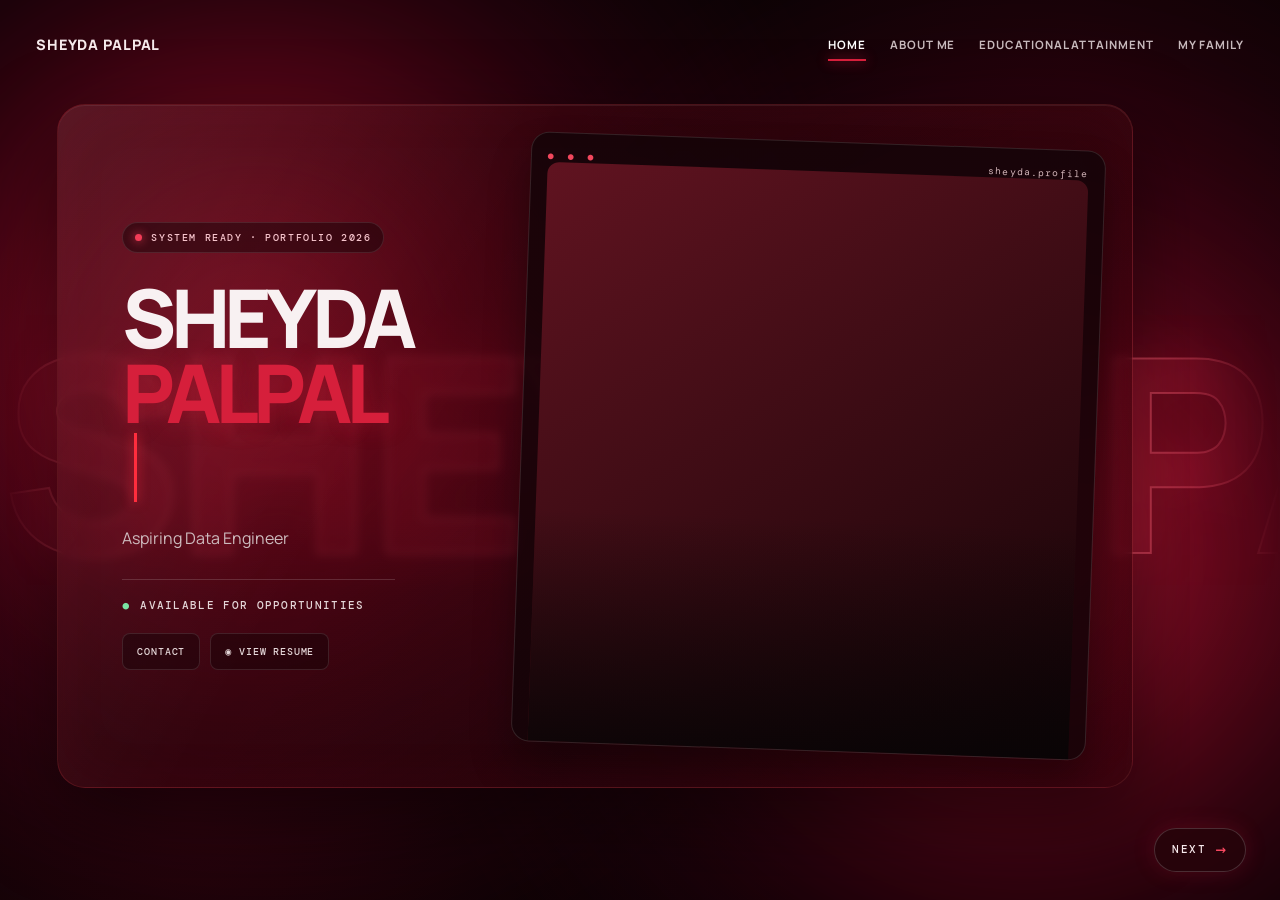
==== index.html @ 0fddceea "Add files via upload" ====
<!doctype html>
<html lang="en">
<head>
  <meta charset="UTF-8" />
  <meta name="viewport" content="width=device-width, initial-scale=1.0" />
  <base target="portfolioFrame">
  <title>Sheyda Palpal | Portfolio</title>
  <link rel="stylesheet" href="styles.css" />

  <style>
    /* ---- Home layout: centered card, big photo card, glowing name strip, no scrolling ---- */
    html, body { height: 100%; overflow: hidden; margin: 0; }

    .site-nav {
      position: fixed !important;
      top: 0 !important; left: 0 !important; right: 0 !important;
      z-index: 60 !important;
    }

    /* Glowing name strip moving in the background */
    .name-strip {
      position: fixed;
      left: 0; right: 0;
      top: 50%;
      transform: translateY(-50%);
      z-index: 1;
      overflow: hidden;
      pointer-events: none;
      -webkit-mask-image: linear-gradient(90deg, transparent 0%, #000 12%, #000 88%, transparent 100%);
              mask-image: linear-gradient(90deg, transparent 0%, #000 12%, #000 88%, transparent 100%);
    }
    .name-track {
      display: flex;
      width: max-content;
      animation: name-slide 40s linear infinite;
      filter: drop-shadow(0 0 22px rgba(255, 40, 70, 0.65)) drop-shadow(0 0 60px rgba(255, 40, 70, 0.35));
    }
    .name-group { display: flex; flex-shrink: 0; }
    .name-group span {
      padding-right: 0.5em;
      font-size: clamp(7rem, 30vh, 18rem);
      font-weight: 800;
      line-height: 1;
      letter-spacing: -0.02em;
      white-space: nowrap;
      color: rgba(255, 60, 90, 0.16);
      -webkit-text-stroke: 2px rgba(255, 90, 115, 0.6);
    }
    @keyframes name-slide { to { transform: translateX(-50%); } }

    /* The page container centers the card, so the space is equal on the left and right */
    html body main.home {
      position: relative !important;
      z-index: 2 !important;
      box-sizing: border-box !important;
      height: 100svh !important;
      min-height: 0 !important;
      margin: 0 !important;
      overflow: hidden !important;
      padding: 104px 0 112px !important;
      display: flex !important;
      justify-content: center !important;
      align-items: stretch !important;
    }

    html body main.home section.hero-card {
      box-sizing: border-box !important;
      flex: 0 0 auto !important;
      width: 84vw !important;
      max-width: none !important;
      height: 100% !important;
      min-height: 0 !important;
      margin: 0 !important;
      overflow: hidden !important;
      display: grid !important;
      grid-template-columns: minmax(0, 0.62fr) minmax(0, 1fr) !important;
      gap: clamp(1rem, 2vw, 2.5rem) !important;
      align-items: stretch !important;
    }
    html body main.home .intro {
      align-self: center !important;
      min-width: 0 !important;
    }

    /* The photo card takes all the empty space */
    html body main.home .visual {
      height: 100% !important;
      min-height: 0 !important;
      width: 100% !important;
      margin: 0 !important;
      display: flex !important;
      align-items: stretch !important;
    }
    html body main.home .code-card {
      width: 100% !important;
      height: 100% !important;
      min-height: 0 !important;
      max-width: none !important;
      margin: 0 !important;
      display: flex !important;
      flex-direction: column !important;
      overflow: hidden !important;
    }
    html body main.home .code-bar { flex: 0 0 auto !important; }
    html body main.home .profile-wrap {
      flex: 1 1 auto !important;
      min-height: 0 !important;
      width: 100% !important;
      height: auto !important;
      margin: 0 !important;
      padding: 0 !important;
      overflow: hidden !important;
    }
    html body main.home .profile-wrap img {
      display: block !important;
      width: 100% !important;
      height: 100% !important;
      max-width: none !important;
      max-height: none !important;
      object-fit: contain !important;
      object-position: center bottom !important;
      transform: scale(1.12) !important;
      transform-origin: center bottom !important;
    }

    /* Phones */
    @media (max-width: 900px) {
      html body main.home { padding: 84px 1rem 88px !important; }
      html body main.home section.hero-card {
        width: 100% !important;
        grid-template-columns: 1fr !important;
        grid-template-rows: auto minmax(0, 1fr) !important;
        gap: 0.8rem !important;
      }
      html body main.home .intro h1 { font-size: clamp(2.2rem, 11vw, 4rem) !important; line-height: 1 !important; }
      html body main.home .intro p { margin-top: 0.4rem !important; }
      html body main.home .intro .status { margin-top: 0.6rem !important; }
      html body main.home .intro .quick-links { margin-top: 0.8rem !important; }
      .name-group span { font-size: 22vh; }
    }
  </style>
</head>

<body>
  <!-- Moving red background lights -->
  <div class="ambient-light light-one"></div>
  <div class="ambient-light light-two"></div>
  <div class="grid-overlay"></div>
  <div class="cursor-light"></div>

  <!-- Moving name strip -->
  <div class="name-strip" aria-hidden="true">
    <div class="name-track">
      <div class="name-group"><span>SHEYDA PALPAL</span><span>SHEYDA PALPAL</span><span>SHEYDA PALPAL</span><span>SHEYDA PALPAL</span></div>
      <div class="name-group"><span>SHEYDA PALPAL</span><span>SHEYDA PALPAL</span><span>SHEYDA PALPAL</span><span>SHEYDA PALPAL</span></div>
    </div>
  </div>

  <!-- Navigation -->
  <header class="site-nav">
    <a class="brand" href="index.html">Sheyda Palpal</a>

    <nav class="nav-links">
    <a class="active" href="index.html">Home</a>
    <a href="about.html">About Me</a>
    <a href="education.html">Educational Attainment</a>
    <a href="family.html">My Family</a>
    </nav>
  </header>

  <!-- Home content -->
  <main class="home">
    <section class="hero-card">
      <div class="intro">
        <span class="system">System Ready · Portfolio 2026</span>

        <h1>
        SHEYDA<br><span>PALPAL</span></h1>
        <p>
        Aspiring Data Engineer
        </p>

        <div class="status">
          <b>●</b>
          Available for opportunities
        </div>

        <div class="quick-links">
          <a href="about.html">contact</a>

          <a href="assets/sheyda_palpal_resume.pdf" target="_blank">
            ◉ View Resume
          </a>
        </div>
      </div>

      <div class="visual">
        <div class="code-card">
          <div class="code-bar">
            <span class="dots">● ● ●</span>
            <span>sheyda.profile</span>
          </div>

          <div class="profile-wrap">
            <img src="assets/profile.png" alt="Sheyda Palpal" />
          </div>
        </div>
      </div>
    </section>
  </main>

  <a class="next-page" href="about.html">
    Next
    <span>→</span>
  </a>


<!-- JavaScript -->
<script src="script.js"></script>

</body>
</html>
---- styles.css ----
@import url("https://fonts.googleapis.com/css2?family=DM+Mono:wght@400;500&family=Manrope:wght@400;500;600;700;800&display=swap");

:root {
  --red: #d61f3b;
  --bright-red: #f23c57;
  --black: #030203;
  --white: #f8f1f2;
  --muted: #cdbbbe;
}

* {
  box-sizing: border-box;
}

html {
  background: var(--black);
}

body {
  min-width: 320px;
  min-height: 100vh;
  margin: 0;
  overflow: hidden;
  color: var(--white);
  font-family: "Manrope", Arial, sans-serif;
  background:
    radial-gradient(circle at 15% 90%, #1d0309, transparent 45%),
    radial-gradient(circle at 85% 15%, #170207, transparent 45%),
    var(--black);
}

a {
  color: inherit;
  text-decoration: none;
}

/* BACKGROUND ANIMATIONS */

.ambient-light {
  position: fixed;
  z-index: 0;
  width: 1150px;
  height: 1150px;
  pointer-events: none;
  background: radial-gradient(
    circle,
    rgba(255, 34, 73, 0.78) 0%,
    rgba(204, 8, 46, 0.54) 24%,
    rgba(125, 0, 30, 0.32) 46%,
    rgba(75, 0, 18, 0.16) 62%,
    transparent 78%
  );
  filter: blur(42px);
  border-radius: 50%;
  mix-blend-mode: screen;
}

.light-one {
  top: -25%;
  left: -25%;
  opacity: 0.9;
  animation: orbit-one 18s linear infinite;
  animation-delay: -5s;
}

.light-two {
  right: -25%;
  bottom: -25%;
  opacity: 0.82;
  animation: orbit-two 22s linear infinite;
  animation-delay: -10s;
}

@keyframes orbit-one {
  0% {
    transform: translate(-120px, -80px) scale(0.9);
    opacity: 0.58;
  }

  25% {
    transform: translate(800px, -80px) scale(1.13);
    opacity: 0.92;
  }

  50% {
    transform: translate(850px, 600px) scale(0.98);
    opacity: 0.68;
  }

  75% {
    transform: translate(-120px, 650px) scale(1.1);
    opacity: 0.86;
  }

  100% {
    transform: translate(-120px, -80px) scale(0.9);
    opacity: 0.58;
  }
}

@keyframes orbit-two {
  0% {
    transform: translate(100px, 100px) scale(1);
    opacity: 0.65;
  }

  25% {
    transform: translate(-750px, 120px) scale(1.12);
    opacity: 0.86;
  }

  50% {
    transform: translate(-820px, -620px) scale(0.95);
    opacity: 0.62;
  }

  75% {
    transform: translate(80px, -650px) scale(1.08);
    opacity: 0.82;
  }

  100% {
    transform: translate(100px, 100px) scale(1);
    opacity: 0.65;
  }
}

.grid-overlay {
  position: fixed;
  z-index: 0;
  inset: 0;
  pointer-events: none;
  opacity: 0.17;
  background-image:
    linear-gradient(rgba(255, 255, 255, 0.08) 1px, transparent 1px),
    linear-gradient(90deg, rgba(255, 255, 255, 0.08) 1px, transparent 1px);
  background-size: 42px 42px;
  mask-image: radial-gradient(ellipse at center, black, transparent 75%);
}

/* NAVIGATION */

.site-nav {
  position: relative;
  z-index: 2;
  display: flex;
  align-items: center;
  justify-content: space-between;
  width: min(1360px, calc(100% - 72px));
  height: 88px;
  margin: auto;
}

.brand {
  color: #f6e9eb;
  font-size: 0.9rem;
  font-weight: 800;
  letter-spacing: 0.06em;
  text-transform: uppercase;
}

.nav-links {
  display: flex;
  gap: 24px;
  align-items: center;
}

.nav-links a {
  position: relative;
  color: #c7b9bc;
  font-size: 0.72rem;
  font-weight: 700;
  letter-spacing: 0.08em;
  text-transform: uppercase;
  transition: color 0.2s ease;
}

.nav-links a:hover,
.nav-links a.active {
  color: white;
}

.nav-links a.active::after {
  position: absolute;
  right: 0;
  bottom: -9px;
  left: 0;
  height: 2px;
  content: "";
  background: var(--red);
  box-shadow: 0 0 12px var(--red);
}

/* HERO */

.home {
  position: relative;
  z-index: 1;
  display: grid;
  width: min(1190px, calc(100% - 72px));
  min-height: calc(100vh - 118px);
  margin: 0 auto 30px;
  place-items: center;
}

.hero-card {
  position: relative;
  display: grid;
  grid-template-columns: 1.05fr 0.95fr;
  width: 100%;
  min-height: 610px;
  overflow: hidden;
  background:
    radial-gradient(
      circle at 75% 30%,
      rgba(133, 10, 32, 0.26),
      transparent 42%
    ),
    linear-gradient(
      110deg,
      rgba(57, 5, 15, 0.92),
      rgba(10, 2, 5, 0.96)
    );
  border: 1px solid rgba(255, 255, 255, 0.1);
  border-radius: 28px;
  box-shadow:
    0 30px 80px rgba(0, 0, 0, 0.48),
    inset 0 1px rgba(255, 255, 255, 0.09);
  backdrop-filter: blur(18px);
}

.hero-card::after {
  position: absolute;
  inset: 0;
  content: "";
  pointer-events: none;
  background: linear-gradient(
    120deg,
    rgba(255, 255, 255, 0.07),
    transparent 35%,
    rgba(190, 17, 45, 0.1)
  );
}

.intro {
  position: relative;
  z-index: 1;
  align-self: center;
  padding: 72px;
}

.system {
  display: inline-flex;
  gap: 9px;
  align-items: center;
  padding: 8px 12px;
  color: #f7c5cd;
  font: 500 0.62rem "DM Mono", monospace;
  letter-spacing: 0.16em;
  text-transform: uppercase;
  background: rgba(10, 4, 6, 0.42);
  border: 1px solid rgba(255, 255, 255, 0.1);
  border-radius: 999px;
}

.system::before {
  width: 7px;
  height: 7px;
  content: "";
  background: var(--bright-red);
  border-radius: 50%;
  box-shadow: 0 0 10px var(--bright-red);
}

h1 {
  margin: 28px 0 18px;
  font-size: clamp(3.3rem, 6.6vw, 6.2rem);
  font-weight: 800;
  letter-spacing: -0.07em;
  line-height: 0.93;
}

h1 span {
  color: var(--red);
  text-shadow: 0 0 24px rgba(214, 31, 59, 0.38);
}

.intro p {
  max-width: 500px;
  margin: 0;
  color: var(--muted);
  font-size: clamp(0.9rem, 1.25vw, 1.08rem);
  line-height: 1.75;
}

.status {
  display: flex;
  gap: 10px;
  align-items: center;
  max-width: 480px;
  margin: 32px 0 22px;
  padding-top: 18px;
  color: #e4d5d7;
  font: 500 0.68rem "DM Mono", monospace;
  letter-spacing: 0.12em;
  text-transform: uppercase;
  border-top: 1px solid rgba(255, 255, 255, 0.15);
}

.status b {
  color: #79e5a3;
}

.quick-links {
  display: flex;
  flex-wrap: wrap;
  gap: 10px;
}

.quick-links a {
  padding: 11px 14px;
  color: #e4d6d8;
  font: 500 0.65rem "DM Mono", monospace;
  letter-spacing: 0.08em;
  text-transform: uppercase;
  background: rgba(13, 4, 6, 0.38);
  border: 1px solid rgba(255, 255, 255, 0.11);
  border-radius: 8px;
  transition: 0.2s ease;
}

.quick-links a:hover {
  background: #92162a;
  border-color: #eb4a61;
  box-shadow: 0 0 20px rgba(214, 31, 59, 0.35);
  transform: translateY(-2px);
}

/* PHOTO CARD */

.visual {
  position: relative;
  z-index: 1;
  display: grid;
  min-height: 100%;
  padding: 45px;
  place-items: center;
}

.code-card {
  position: relative;
  width: min(385px, 100%);
  padding: 16px 16px 0;
  background: rgba(18, 4, 8, 0.78);
  border: 1px solid rgba(255, 255, 255, 0.12);
  border-radius: 18px;
  box-shadow: 0 25px 40px rgba(0, 0, 0, 0.33);
  transform: rotate(2deg);
}

.code-bar {
  display: flex;
  justify-content: space-between;
  color: #d5b7bb;
  font: 0.6rem "DM Mono", monospace;
  letter-spacing: 0.12em;
}

.dots {
  color: #f1475d;
  letter-spacing: 4px;
}

.profile-wrap {
  position: relative;
  height: 410px;
  margin-top: 15px;
  overflow: hidden;
  background: linear-gradient(145deg, #601320, #150407);
  border-radius: 12px 12px 0 0;
}

.profile-wrap::after {
  position: absolute;
  inset: 0;
  content: "";
  pointer-events: none;
  background: linear-gradient(transparent 60%, rgba(6, 4, 5, 0.8));
}

.profile-wrap img {
  width: 100%;
  height: 100%;
  object-fit: cover;
  object-position: center;
  filter: contrast(1.04) saturate(0.86);
}

.online {
  position: absolute;
  right: -17px;
  bottom: 28px;
  padding: 10px 13px;
  color: #ffd9df;
  font: 500 0.62rem "DM Mono", monospace;
  letter-spacing: 0.12em;
  text-transform: uppercase;
  background: #350a12;
  border: 1px solid rgba(255, 255, 255, 0.13);
  border-radius: 8px;
}

.online::before {
  display: inline-block;
  width: 6px;
  height: 6px;
  margin-right: 6px;
  content: "";
  background: #79e5a3;
  border-radius: 50%;
  box-shadow: 0 0 8px #79e5a3;
}

/* RESPONSIVE */

@media (max-width: 1010px) {
  body {
    overflow: auto;
  }

  .site-nav,
  .home {
    width: min(100% - 38px, 1360px);
  }

  .nav-links {
    gap: 13px;
  }

  .nav-links a {
    font-size: 0.61rem;
  }

  .hero-card {
    grid-template-columns: 1fr;
  }

  .intro {
    padding: 54px;
  }

  .visual {
    min-height: 430px;
  }

  .code-card {
    transform: none;
  }
}

@media (max-width: 650px) {
  .site-nav {
    height: auto;
    padding: 22px 0;
    align-items: flex-start;
  }

  .brand {
    width: 110px;
  }

  .nav-links {
    justify-content: flex-end;
    flex-wrap: wrap;
    gap: 12px;
  }

  .home {
    min-height: auto;
  }

  .hero-card {
    min-height: 0;
    border-radius: 20px;
  }

  .intro {
    padding: 38px 28px;
  }

  .visual {
    padding: 10px 28px 36px;
  }

  .profile-wrap {
    height: 340px;
  }

  .code-card {
    width: min(330px, 100%);
  }

  h1 {
    font-size: 3.4rem;
  }
}
/* Fixed Next button */

.next-page {
  position: fixed;
  right: 34px;
  bottom: 100px;
  z-index: 10;
  display: inline-flex;
  gap: 10px;
  align-items: center;
  padding: 12px 16px;
  color: #f7e9ec;
  font: 500 0.7rem "DM Mono", monospace;
  letter-spacing: 0.12em;
  text-transform: uppercase;
  background: rgba(38, 4, 11, 0.8);
  border: 1px solid rgba(255, 255, 255, 0.17);
  border-radius: 999px;
  box-shadow: 0 0 22px rgba(214, 31, 59, 0.2);
  transition: 0.25s ease;
}

.next-page span {
  color: #ff4b64;
  font-size: 1.1rem;
}

.next-page:hover {
  background: #8c1125;
  border-color: #f14c62;
  box-shadow: 0 0 28px rgba(241, 76, 98, 0.48);
  transform: translateX(5px);
}

/* About Me page */

.about-page {
  position: relative;
  z-index: 1;
  display: grid;
  width: min(1160px, calc(100% - 72px));
  min-height: calc(100vh - 118px);
  margin: 0 auto;
  place-items: center;
}

.about-heading {
  margin-bottom: 36px;
  text-align: center;
}

.about-heading h1 {
  margin: 0;
  color: #f04a60;
  font-size: clamp(2.2rem, 4vw, 3.8rem);
  letter-spacing: -0.05em;
}

.about-heading p {
  margin: 8px 0 0;
  color: #e2c5ca;
  font: 500 0.75rem "DM Mono", monospace;
  letter-spacing: 0.08em;
}

.about-card {
  display: grid;
  grid-template-columns: 1.15fr 0.85fr;
  gap: 70px;
  align-items: center;
  width: 100%;
  padding: 52px 70px;
  background:
    radial-gradient(circle at 78% 30%, rgba(164, 11, 39, 0.22), transparent 38%),
    linear-gradient(110deg, rgba(62, 5, 17, 0.84), rgba(9, 2, 5, 0.94));
  border: 1px solid rgba(255, 255, 255, 0.1);
  border-radius: 25px;
  box-shadow: 0 28px 70px rgba(0, 0, 0, 0.4);
}

.about-copy h2 {
  max-width: 500px;
  margin: 0 0 20px;
  color: white;
  font-size: clamp(2rem, 4vw, 4rem);
  line-height: 1;
}

.about-copy h2 span {
  color: #ef3b55;
}

.about-copy p {
  max-width: 550px;
  margin: 0;
  color: #d5c1c4;
  font-size: 0.95rem;
  line-height: 1.75;
}

.about-copy .quote {
  margin-top: 24px;
  color: #f2b5be;
  font: 500 0.76rem "DM Mono", monospace;
  letter-spacing: 0.05em;
}

.about-image {
  display: grid;
  width: min(330px, 100%);
  aspect-ratio: 1;
  justify-self: center;
  overflow: hidden;
  background: linear-gradient(135deg, #ed334c, #2b0610);
  border: 5px solid rgba(255, 255, 255, 0.9);
  border-radius: 50%;
  box-shadow:
    0 0 0 12px rgba(214, 31, 59, 0.12),
    0 0 50px rgba(218, 28, 56, 0.42);
  place-items: center;
}

.about-image img {
  width: 100%;
  height: 100%;
  object-fit: cover;
  object-position: center;
}

.previous-page {
  position: fixed;
  bottom: 95px;
  left: 34px;
  z-index: 10;
  padding: 12px 16px;
  color: #f7e9ec;
  font: 500 0.7rem "DM Mono", monospace;
  letter-spacing: 0.12em;
  text-transform: uppercase;
  background: rgba(38, 4, 11, 0.8);
  border: 1px solid rgba(255, 255, 255, 0.17);
  border-radius: 999px;
  transition: 0.25s ease;
}

.previous-page:hover {
  background: #8c1125;
  border-color: #f14c62;
  transform: translateX(-5px);
}

@media (max-width: 850px) {
  .about-card {
    grid-template-columns: 1fr;
    gap: 35px;
    padding: 42px 34px;
    text-align: center;
  }

  .about-copy h2,
  .about-copy p {
    margin-right: auto;
    margin-left: auto;
  }

  .about-page {
    width: min(100% - 38px, 1160px);
    padding: 35px 0 90px;
  }
}

@media (max-width: 650px) {
  .next-page {
    right: 16px;
    bottom: 82px;
  }

  .previous-page {
    bottom: 82px;
    left: 16px;
  }

  .about-image {
    width: min(250px, 80vw);
  }
}
.cursor-light {
  position: fixed;
  top: 0;
  left: 0;
  z-index: 50;
  width: 220px;
  height: 220px;
  pointer-events: none;
  opacity: 0;
  background: radial-gradient(
    circle,
    rgba(255, 35, 70, 0.42) 0%,
    rgba(210, 5, 45, 0.22) 30%,
    rgba(130, 0, 27, 0.1) 52%,
    transparent 75%
  );
  filter: blur(20px);
  border-radius: 50%;
  mix-blend-mode: screen;
  transform: translate(-50%, -50%);
  transition: opacity 0.2s ease;
}

body:hover .cursor-light {
  opacity: 1;
}

@media (max-width: 700px) {
  .cursor-light {
    display: none;
  }
}
/* EXPERIENCE & MILESTONES PAGE */

.experience-page {
  position: relative;
  z-index: 1;
  display: grid;
  width: min(1100px, calc(100% - 72px));
  min-height: calc(100vh - 118px);
  margin: 0 auto;
  padding-bottom: 90px;
  place-items: center;
}

.experience-card {
  display: grid;
  grid-template-columns: 0.75fr 1.25fr;
  gap: 70px;
  width: 100%;
  padding: 65px 70px;
  background:
    radial-gradient(
      circle at 76% 25%,
      rgba(155, 8, 37, 0.22),
      transparent 38%
    ),
    linear-gradient(
      115deg,
      rgba(57, 4, 15, 0.9),
      rgba(8, 2, 5, 0.96)
    );
  border: 1px solid rgba(255, 255, 255, 0.1);
  border-radius: 25px;
  box-shadow: 0 28px 70px rgba(0, 0, 0, 0.42);
}

.experience-heading {
  align-self: start;
}

.experience-heading h1 {
  margin: 25px 0 20px;
  font-size: clamp(2.7rem, 4.7vw, 4.8rem);
}

.experience-heading h1 span {
  color: #ed334c;
}

.experience-heading p {
  color: #d2bec2;
  font-size: 0.9rem;
  line-height: 1.7;
}

.timeline {
  position: relative;
  display: grid;
  gap: 10px;
  padding-left: 30px;
  border-left: 1px solid rgba(255, 255, 255, 0.2);
}

.timeline-item {
  position: relative;
  padding: 0 0 27px 25px;
}

.timeline-item:last-child {
  padding-bottom: 0;
}

.timeline-dot {
  position: absolute;
  top: 6px;
  left: -37px;
  width: 13px;
  height: 13px;
  background: #858086;
  border: 2px solid #f5e7e9;
  border-radius: 50%;
  box-shadow: 0 0 0 4px rgba(83, 9, 24, 0.5);
}

.timeline-item.current .timeline-dot {
  background: #ed334c;
  box-shadow:
    0 0 0 4px rgba(83, 9, 24, 0.8),
    0 0 16px rgba(237, 51, 76, 0.85);
}

.timeline-content {
  padding: 17px 18px;
  background: rgba(255, 255, 255, 0.035);
  border: 1px solid rgba(255, 255, 255, 0.08);
  border-radius: 12px;
  transition: 0.25s ease;
}

.timeline-content:hover {
  background: rgba(173, 10, 39, 0.2);
  border-color: rgba(240, 58, 83, 0.45);
  transform: translateX(6px);
}

.timeline-title {
  display: flex;
  gap: 18px;
  justify-content: space-between;
}

.timeline-title h2 {
  margin: 0;
  color: #fff7f8;
  font-size: 0.91rem;
  line-height: 1.45;
}

.timeline-title span {
  flex-shrink: 0;
  color: #f05b70;
  font: 500 0.7rem "DM Mono", monospace;
}

.timeline-content p {
  margin: 8px 0 0;
  color: #c9b8bb;
  font-size: 0.78rem;
  line-height: 1.6;
}

@media (max-width: 850px) {
  .experience-page {
    width: min(100% - 38px, 1100px);
    padding-top: 30px;
  }

  .experience-card {
    grid-template-columns: 1fr;
    gap: 36px;
    padding: 42px 32px;
  }
}

@media (max-width: 550px) {
  .timeline-title {
    display: block;
  }

  .timeline-title span {
    display: inline-block;
    margin-top: 7px;
  }

  .experience-card {
    padding: 34px 22px;
  }
}
/* PROJECTS PAGE */

.projects-page {
  position: relative;
  z-index: 1;
  width: min(1100px, calc(100% - 72px));
  min-height: calc(100vh - 118px);
  margin: 0 auto;
  padding: 45px 0 110px;
}

.projects-heading {
  max-width: 620px;
  margin-bottom: 35px;
}

.projects-heading h1 {
  margin: 23px 0 15px;
  font-size: clamp(3rem, 5vw, 5.3rem);
}

.projects-heading h1 span {
  color: #ed334c;
}

.projects-heading p {
  color: #d2bec2;
  font-size: 0.92rem;
  line-height: 1.7;
}

.project-grid {
  display: grid;
  grid-template-columns: repeat(2, 1fr);
  gap: 18px;
}

.project-card {
  position: relative;
  min-height: 215px;
  padding: 27px;
  overflow: hidden;
  color: #fff;
  text-align: left;
  cursor: pointer;
  background:
    radial-gradient(
      circle at 85% 20%,
      rgba(171, 8, 39, 0.24),
      transparent 35%
    ),
    linear-gradient(125deg, rgba(60, 4, 16, 0.9), rgba(9, 2, 5, 0.95));
  border: 1px solid rgba(255, 255, 255, 0.1);
  border-radius: 18px;
  transition: 0.25s ease;
}

.project-card:hover {
  border-color: rgba(239, 57, 82, 0.62);
  box-shadow: 0 0 30px rgba(206, 16, 46, 0.28);
  transform: translateY(-6px);
}

.project-number {
  display: block;
  color: #ef5369;
  font: 500 0.7rem "DM Mono", monospace;
  letter-spacing: 0.12em;
}

.project-card h2 {
  margin: 28px 0 8px;
  font-size: 1.28rem;
}

.project-card p {
  margin: 0;
  color: #cdbbc0;
  font-size: 0.78rem;
}

.open-project {
  position: absolute;
  bottom: 25px;
  color: #f2d7db;
  font: 500 0.68rem "DM Mono", monospace;
  letter-spacing: 0.08em;
  text-transform: uppercase;
}

.featured-project {
  background:
    radial-gradient(
      circle at 85% 20%,
      rgba(238, 53, 78, 0.38),
      transparent 35%
    ),
    linear-gradient(125deg, rgba(92, 7, 25, 0.9), rgba(16, 2, 7, 0.95));
}

/* VS CODE POP-UP */

.workspace-modal {
  position: fixed;
  z-index: 100;
  inset: 0;
  display: none;
  padding: 25px;
  background: rgba(2, 1, 2, 0.76);
  backdrop-filter: blur(10px);
  place-items: center;
}

.workspace-modal.show {
  display: grid;
}

.workspace-window {
  width: min(850px, 100%);
  overflow: hidden;
  color: #d4d4d4;
  background: #18181b;
  border: 1px solid #5b5b61;
  border-radius: 15px;
  box-shadow: 0 30px 90px rgba(0, 0, 0, 0.65);
}

.workspace-bar {
  display: flex;
  gap: 16px;
  align-items: center;
  padding: 14px 17px;
  color: #d2c3c6;
  font: 0.7rem "DM Mono", monospace;
  background: #27272b;
  border-bottom: 1px solid #434348;
}

.workspace-dots {
  color: #f05267;
  letter-spacing: 3px;
}

.workspace-close {
  margin-left: auto;
  color: #eee;
  font-size: 1.35rem;
  cursor: pointer;
  background: transparent;
  border: 0;
}

.workspace-body {
  min-height: 290px;
  padding: 24px;
  overflow: auto;
  background:
    linear-gradient(rgba(255, 255, 255, 0.025) 1px, transparent 1px),
    #1e1e1e;
  background-size: 100% 28px;
}

.workspace-body pre {
  margin: 0;
  color: #d4d4d4;
  font: 0.82rem/1.75 "DM Mono", monospace;
  white-space: pre-wrap;
}

.workspace-footer {
  display: flex;
  gap: 20px;
  align-items: center;
  justify-content: space-between;
  padding: 20px 24px;
  background: #252528;
  border-top: 1px solid #3e3e43;
}

.workspace-footer h2 {
  margin: 0 0 6px;
  color: #fff;
  font-size: 1rem;
}

.workspace-footer p {
  max-width: 500px;
  margin: 0;
  color: #bfbcc0;
  font-size: 0.75rem;
  line-height: 1.5;
}

.run-project {
  flex-shrink: 0;
  padding: 11px 15px;
  color: white;
  font: 700 0.7rem "DM Mono", monospace;
  letter-spacing: 0.06em;
  text-transform: uppercase;
  background: #9e1730;
  border: 1px solid #f3566c;
  border-radius: 8px;
  transition: 0.2s ease;
}

.run-project:hover {
  background: #dd2945;
  box-shadow: 0 0 22px rgba(234, 48, 75, 0.5);
}

@media (max-width: 850px) {
  .projects-page {
    width: min(100% - 38px, 1100px);
  }

  .project-grid {
    grid-template-columns: 1fr;
  }
}

@media (max-width: 600px) {
  .workspace-footer {
    display: block;
  }

  .run-project {
    display: inline-block;
    margin-top: 16px;
  }
}
/* INLINE VS CODE-STYLE PROJECT WORKSPACES */

.workspace-project-grid {
  display: grid;
  grid-template-columns: repeat(3, 1fr);
  gap: 20px;
}

.workspace-project {
  display: flex;
  min-height: 500px;
  overflow: hidden;
  flex-direction: column;
  color: #d4d4d4;
  background: #1d1d20;
  border: 1px solid rgba(255, 255, 255, 0.14);
  border-radius: 16px;
  box-shadow: 0 15px 30px rgba(0, 0, 0, 0.4);
  transition: 0.25s ease;
}

.workspace-project:hover {
  border-color: rgba(241, 67, 91, 0.65);
  box-shadow: 0 16px 35px rgba(180, 10, 41, 0.35);
  transform: translateY(-7px);
}

.workspace-project-bar {
  display: flex;
  gap: 14px;
  align-items: center;
  padding: 16px 18px;
  color: #d7c8cb;
  font: 0.7rem "DM Mono", monospace;
  background: #2c2c31;
  border-bottom: 1px solid #45454a;
}

.workspace-dots {
  color: #f4a44a;
  letter-spacing: 3px;
}

.inline-code {
  flex: 1;
  min-height: 215px;
  padding: 24px 18px;
  overflow-x: auto;
  font: 0.75rem/1.85 "DM Mono", monospace;
  background: #18181b;
}

.inline-code p {
  margin: 0;
  white-space: nowrap;
}

.inline-code p span {
  display: inline-block;
  width: 26px;
  margin-right: 7px;
  color: #77777d;
  text-align: right;
}

.inline-code b {
  color: #dc84d2;
  font-weight: 500;
}

.inline-code i {
  color: #80c46f;
  font-style: normal;
}

.inline-code em {
  color: #70b7ef;
  font-style: normal;
}

.workspace-project-info {
  padding: 23px;
  background: #252528;
  border-top: 1px solid #3d3d42;
}

.workspace-project-info h2 {
  margin: 0 0 9px;
  color: #fff;
  font-size: 1rem;
}

.workspace-project-info p {
  min-height: 88px;
  margin: 0 0 18px;
  color: #c1bec2;
  font-size: 0.77rem;
  line-height: 1.5;
}

.workspace-project-info .run-project {
  display: inline-block;
  padding: 11px 14px;
  color: #101010;
  font: 700 0.7rem "Manrope", sans-serif;
  background: linear-gradient(135deg, #92979e, #ffffff, #a0a5aa);
  border: 1px solid white;
  border-radius: 8px;
}

.workspace-project-info .run-project:hover {
  background: linear-gradient(135deg, #b7bdc2, #ffffff, #777d84);
  box-shadow: 0 0 20px rgba(255, 255, 255, 0.26);
}

@media (max-width: 1050px) {
  .workspace-project-grid {
    grid-template-columns: repeat(2, 1fr);
  }
}

@media (max-width: 700px) {
  .workspace-project-grid {
    grid-template-columns: 1fr;
  }
}
/* PROJECTS: 4 CARDS IN ONE PAGE, NO SCROLL */

body.projects-body {
  overflow: hidden;
}

.projects-page {
  display: flex;
  width: min(1500px, calc(100% - 70px));
  min-height: calc(100vh - 88px);
  padding: 18px 0 115px;
  flex-direction: column;
  justify-content: center;
}

.projects-heading {
  margin-bottom: 18px;
}

.projects-heading .system {
  padding: 6px 10px;
  font-size: 0.55rem;
}

.projects-heading h1 {
  margin: 12px 0 7px;
  font-size: clamp(2.5rem, 4vw, 4.3rem);
}

.projects-heading p {
  margin: 0;
  font-size: 0.78rem;
}

.workspace-project-grid {
  grid-template-columns: repeat(4, 1fr);
  gap: 14px;
}

.workspace-project {
  min-height: 385px;
  border-radius: 13px;
}

.workspace-project-bar {
  gap: 8px;
  padding: 11px 12px;
  font-size: 0.58rem;
}

.workspace-dots {
  letter-spacing: 2px;
}

.inline-code {
  flex: none;
  min-height: 128px;
  padding: 15px 10px;
  font-size: 0.57rem;
  line-height: 1.7;
}

.inline-code p span {
  width: 18px;
  margin-right: 3px;
}

.workspace-project-info {
  flex: 1;
  padding: 15px;
}

.workspace-project-info h2 {
  margin: 0 0 6px;
  font-size: 0.85rem;
}

.workspace-project-info p {
  min-height: 72px;
  margin: 0 0 12px;
  font-size: 0.65rem;
  line-height: 1.45;
}

.workspace-project-info .run-project {
  padding: 9px 10px;
  font-size: 0.58rem;
}

/* Keeps the Next and Previous buttons above the project cards */
.next-page,
.previous-page {
  bottom: 35px;
}

@media (max-width: 1200px) {
  .projects-page {
    width: min(100% - 38px, 1500px);
  }

  .workspace-project-grid {
    gap: 10px;
  }

  .workspace-project-info {
    padding: 12px;
  }

  .workspace-project-info p {
    font-size: 0.6rem;
  }
}
/* Makes Run Project buttons match View Resume */

.workspace-project-info .run-project {
  color: #e4d6d8;
  font: 500 0.65rem "DM Mono", monospace;
  letter-spacing: 0.08em;
  text-transform: uppercase;
  background: rgba(13, 4, 6, 0.38);
  border: 1px solid rgba(255, 255, 255, 0.11);
  border-radius: 8px;
  box-shadow: none;
  transition: 0.2s ease;
}

.workspace-project-info .run-project:hover {
  color: #ffffff;
  background: #a91930;
  border-color: #f44b62;
  box-shadow: 0 0 20px rgba(237, 51, 76, 0.35);
  transform: translateY(-2px);
}
/* Improves Experience & Milestones layout */

.experience-card {
  grid-template-columns: 0.62fr 1.38fr;
  gap: 45px;
}

.experience-heading h1 {
  font-size: clamp(2.1rem, 3.3vw, 3.5rem);
  line-height: 1;
}

.timeline {
  gap: 18px;
}

.timeline-item {
  padding-bottom: 12px;
}

.timeline-title {
  display: grid;
  grid-template-columns: minmax(0, 1fr) 120px;
  gap: 25px;
  align-items: start;
}

.timeline-title h2 {
  margin: 0;
  padding-right: 10px;
}

.timeline-title span {
  min-width: 120px;
  color: #f05b70;
  font: 500 0.7rem "DM Mono", monospace;
  text-align: right;
}
/* Keeps timeline descriptions from going under the year */

.timeline-content {
  display: grid;
  grid-template-columns: minmax(0, 1fr) 120px;
  column-gap: 25px;
}

.timeline-title {
  display: contents;
}

.timeline-title h2 {
  grid-column: 1;
}

.timeline-title span {
  grid-column: 2;
  min-width: 0;
  text-align: right;
}

.timeline-content p {
  grid-column: 1;
  margin-right: 0;
}
/* About Me: photo on left with contact icons */

.about-card {
  grid-template-columns: 0.6fr 1.4fr;
  gap: 55px;
}

.about-side {
  display: flex;
  flex-direction: column;
  align-items: center;
  gap: 18px;
}

.about-image {
  order: 0;
  width: min(220px, 100%);
  aspect-ratio: 1;
  margin: 0;
}

.about-copy {
  order: 1;
}

.about-socials {
  display: flex;
  gap: 12px;
  justify-content: center;
}

.about-socials a {
  display: grid;
  width: 42px;
  height: 42px;
  place-items: center;
  color: #f6e8eb;
  font-size: 1.15rem;
  background: rgba(49, 5, 15, 0.8);
  border: 1px solid rgba(255, 255, 255, 0.15);
  border-radius: 50%;
  box-shadow: 0 0 14px rgba(214, 31, 59, 0.15);
  transition: 0.25s ease;
}

.about-socials a:hover {
  color: white;
  background: #a91930;
  border-color: #f34d64;
  box-shadow: 0 0 20px rgba(237, 51, 76, 0.5);
  transform: translateY(-4px);
}

@media (max-width: 850px) {
  .about-card {
    grid-template-columns: 1fr;
  }

  .about-side {
    order: -1;
  }
}
/* Theme-colored social app icons */

.about-socials a {
  overflow: hidden;
}

.about-socials a img {
  width: 21px;
  height: 21px;
  object-fit: contain;

  /* Changes black icons into portfolio red */
  filter: invert(23%) sepia(95%) saturate(3090%)
    hue-rotate(338deg) brightness(95%) contrast(99%);
}

.about-socials a:hover img {
  filter: brightness(0) invert(1);
}
.hero-card {
  /* ~60% opaque: the red lights glow through, but softer than the raw background */
  background: linear-gradient(135deg, rgba(70, 10, 20, .55), rgba(14, 3, 6, .68));
  backdrop-filter: blur(5px) saturate(1.25);   /* low blur so the light stays visible */
  -webkit-backdrop-filter: blur(5px) saturate(1.25);
  border: 1px solid rgba(255, 80, 90, .2);
  box-shadow: 0 30px 80px rgba(0, 0, 0, .5),
              inset 0 1px 0 rgba(255, 255, 255, .07),
              inset 0 0 60px rgba(255, 40, 60, .06);
}
/* ---------- Timeline ---------- */
.timeline {
  position: relative;
  padding-left: 38px;
}

/* vertical line that draws itself downward */
.timeline::before {
  content: "";
  position: absolute;
  left: 9px;
  top: 8px;
  bottom: 8px;
  width: 2px;
  background: linear-gradient(180deg, #ff2d3d, rgba(255, 45, 61, .08));
  transform-origin: top;
  transform: scaleY(0);
  animation: tl-line 1.6s .3s cubic-bezier(.2, .7, .2, 1) forwards;
}
@keyframes tl-line { to { transform: scaleY(1); } }

.timeline-item {
  position: relative;
  margin-bottom: 20px;
  opacity: 0;
  transform: translateX(-22px);
  animation: tl-in .8s cubic-bezier(.2, .7, .2, 1) forwards;
}
.timeline-item:nth-child(1) { animation-delay: .4s; }
.timeline-item:nth-child(2) { animation-delay: .6s; }
.timeline-item:nth-child(3) { animation-delay: .8s; }
.timeline-item:nth-child(4) { animation-delay: 1.0s; }
@keyframes tl-in { to { opacity: 1; transform: none; } }

/* dot on the line */
.timeline-dot {
  position: absolute;
  left: -36px;
  top: 28px;
  width: 14px;
  height: 14px;
  border-radius: 50%;
  background: #1a0509;
  border: 2px solid #ff2d3d;
  box-shadow: 0 0 12px rgba(255, 45, 61, .6);
}
.timeline-item.current .timeline-dot {
  background: #ff2d3d;
  animation: tl-pulse 2s ease-in-out infinite;
}
@keyframes tl-pulse {
  0%, 100% { box-shadow: 0 0 10px rgba(255, 45, 61, .6), 0 0 0 0 rgba(255, 45, 61, .5); }
  50%      { box-shadow: 0 0 18px rgba(255, 45, 61, .9), 0 0 0 10px rgba(255, 45, 61, 0); }
}

/* card */
.timeline-content {
  display: flex;
  align-items: center;
  gap: 18px;
  padding: 20px 24px;
  border-radius: 18px;
  border: 1px solid rgba(255, 80, 90, .16);
  background: linear-gradient(135deg, rgba(255, 255, 255, .05), rgba(255, 255, 255, .015));
  transition: transform .3s cubic-bezier(.2, .7, .2, 1), border-color .3s, box-shadow .3s;
}
.timeline-content:hover {
  transform: translateY(-3px);
  border-color: rgba(255, 80, 90, .45);
  box-shadow: 0 14px 40px rgba(255, 45, 61, .15);
}
.timeline-item.current .timeline-content {
  border-color: rgba(255, 80, 90, .4);
  background: linear-gradient(135deg, rgba(255, 45, 61, .14), rgba(255, 255, 255, .02));
}

.timeline-body { flex: 1; min-width: 0; }

.timeline-title {
  display: flex;
  align-items: center;
  justify-content: space-between;
  gap: 14px;
  flex-wrap: wrap;
}
.timeline-title h2 { margin: 0; font-size: 1.15rem; }

.timeline-year {
  padding: 4px 12px;
  border-radius: 999px;
  font-size: .72rem;
  letter-spacing: .1em;
  color: #ffb3b9;
  background: rgba(255, 45, 61, .12);
  border: 1px solid rgba(255, 80, 90, .3);
  white-space: nowrap;
}
.timeline-item.current .timeline-year { color: #fff; background: #ff2d3d; border-color: #ff2d3d; }

.timeline-sub {
  margin: 6px 0 0;
  color: rgba(255, 255, 255, .72);
  line-height: 1.5;
}

.timeline-tags { display: flex; flex-wrap: wrap; gap: 8px; margin-top: 10px; }
.timeline-tags span {
  padding: 4px 12px;
  border-radius: 8px;
  font-size: .74rem;
  color: rgba(255, 255, 255, .8);
  background: rgba(255, 255, 255, .06);
  border: 1px solid rgba(255, 255, 255, .1);
}

/* school logo badge */
.school-logo {
  flex: 0 0 64px;
  width: 64px;
  height: 64px;
  display: grid;
  place-items: center;
  border-radius: 16px;
  background: rgba(255, 255, 255, .06);
  border: 1px solid rgba(255, 80, 90, .3);
  box-shadow: 0 0 20px rgba(255, 45, 61, .15);
  overflow: hidden;
}
.school-logo img {
  width: 100%;
  height: 100%;
  padding: 6px;
  object-fit: contain;
}
.school-logo b { display: none; font-size: .8rem; letter-spacing: .08em; color: #ff8a93; }
.school-logo.no-logo b { display: block; }

@media (max-width: 600px) {
  .timeline-content.has-logo { align-items: flex-start; }
  .school-logo { flex-basis: 52px; width: 52px; height: 52px; }
}
@media (prefers-reduced-motion: reduce) {
  .timeline::before, .timeline-item { animation: none; opacity: 1; transform: none; }
}
/* let tall pages scroll instead of clipping */
html, body {
  height: auto;
  min-height: 100%;
  overflow-x: hidden;
  overflow-y: auto;
}

.experience-page,
.projects-page {
  height: auto;
  min-height: 100vh;
  overflow: visible;
  padding-bottom: 140px;          /* room above the Next / Back buttons */
}

.experience-card { height: auto; max-height: none; overflow: visible; }

/* heading stays in view while you scroll the timeline */
.experience-heading {
  position: sticky;
  top: 120px;
  align-self: start;
}

/* fixes the squeezed "Open to Opportunities" card */
.timeline-content:not(.has-logo) { display: block; }
.experience-card {
  background: linear-gradient(135deg, rgba(70, 10, 20, .55), rgba(14, 3, 6, .68));
  backdrop-filter: blur(5px) saturate(1.25);
  -webkit-backdrop-filter: blur(5px) saturate(1.25);
  border: 1px solid rgba(255, 80, 90, .2);
  box-shadow: 0 30px 80px rgba(0, 0, 0, .5),
              inset 0 1px 0 rgba(255, 255, 255, .07),
              inset 0 0 60px rgba(255, 40, 60, .06);
}

/* inner timeline cards become lighter glass on top of it */
.timeline-content {
  background: linear-gradient(135deg, rgba(255, 255, 255, .05), rgba(255, 255, 255, .012));
  backdrop-filter: blur(3px);
}
.workspace-project-grid {
  display: grid;
  grid-template-columns: repeat(auto-fit, minmax(340px, 1fr));
  gap: 24px;
}

/* ---- the window ---- */
.workspace-project {
  --kw: #ff7b86;       /* keywords: public, class, static  */
  --cm: #86b377;       /* comments / strings               */
  --fn: #f0d58c;       /* function calls                   */

  position: relative;
  display: flex;
  flex-direction: column;
  overflow: hidden;
  border-radius: 18px;
  border: 1px solid rgba(255, 80, 90, .2);
  background: linear-gradient(145deg, rgba(70, 10, 20, .5), rgba(14, 3, 6, .62));
  backdrop-filter: blur(5px) saturate(1.25);
  -webkit-backdrop-filter: blur(5px) saturate(1.25);
  box-shadow: 0 20px 50px rgba(0, 0, 0, .45),
              inset 0 1px 0 rgba(255, 255, 255, .07);
  opacity: 0;
  transform: translateY(24px);
  animation: card-rise .8s cubic-bezier(.2, .7, .2, 1) forwards;
  transition: transform .3s cubic-bezier(.2, .7, .2, 1), border-color .3s, box-shadow .3s;
}
.workspace-project:nth-child(1) { animation-delay: .15s; }
.workspace-project:nth-child(2) { animation-delay: .30s; }
.workspace-project:nth-child(3) { animation-delay: .45s; }
.workspace-project:nth-child(4) { animation-delay: .60s; }
@keyframes card-rise { to { opacity: 1; transform: none; } }

.workspace-project:hover {
  transform: translateY(-5px);
  border-color: rgba(255, 80, 90, .5);
  box-shadow: 0 26px 60px rgba(255, 45, 61, .18), inset 0 1px 0 rgba(255, 255, 255, .1);
}

/* soft light that follows the mouse (JS below sets --mx / --my) */
.workspace-project::before {
  content: "";
  position: absolute;
  inset: 0;
  pointer-events: none;
  background: radial-gradient(260px circle at var(--mx, 50%) var(--my, 0%),
              rgba(255, 60, 80, .14), transparent 70%);
  opacity: 0;
  transition: opacity .3s;
}
.workspace-project:hover::before { opacity: 1; }

/* ---- title bar (tab style) ---- */
.workspace-project-bar {
  display: flex;
  align-items: center;
  gap: 14px;
  padding: 10px 16px;
  font: 500 .74rem/1 "JetBrains Mono", "Fira Code", Consolas, monospace;
  color: rgba(255, 255, 255, .6);
  background: rgba(0, 0, 0, .28);
  border-bottom: 1px solid rgba(255, 255, 255, .07);
}
/* real traffic-light dots instead of text */
.workspace-dots {
  font-size: 0;
  display: inline-block;
  width: 10px;
  height: 10px;
  margin-right: 40px;
  border-radius: 50%;
  background: #ff5f57;
  box-shadow: 18px 0 #febc2e, 36px 0 #28c840;
  opacity: .85;
}

/* ---- code pane ---- */
.inline-code {
  padding: 14px 0;
  background: rgba(0, 0, 0, .22);
  font: .8rem/1.75 "JetBrains Mono", "Fira Code", Consolas, monospace;
  overflow-x: auto;
}
.inline-code p {
  display: flex;
  margin: 0;
  padding: 0 16px 0 0;
  border-left: 2px solid transparent;
  transition: background .2s, border-color .2s;
}
.inline-code p:hover {
  background: rgba(255, 255, 255, .05);
  border-left-color: #ff4d5e;
}
.inline-code p span {                 /* line numbers */
  flex: 0 0 38px;
  padding-right: 14px;
  text-align: right;
  color: rgba(255, 255, 255, .28);
  user-select: none;
}
.inline-code code {
  white-space: pre;
  color: rgba(255, 255, 255, .88);
  font: inherit;
}
.inline-code b  { color: var(--kw); font-weight: 600; }
.inline-code i  { color: var(--cm); font-style: italic; }
.inline-code em { color: var(--fn); font-style: normal; }



/* ---- info + button ---- */
.workspace-project-info {
  display: flex;
  flex-direction: column;
  flex: 1;
  gap: 10px;
  padding: 18px 22px 22px;
  border-top: 1px solid rgba(255, 255, 255, .06);
}
.workspace-project-info h2 { margin: 0; font-size: 1.1rem; }
.workspace-project-info p  { margin: 0; color: rgba(255, 255, 255, .7); line-height: 1.55; font-size: .9rem; }

.run-project {
  align-self: flex-start;
  margin-top: auto;
  padding: 9px 18px;
  border-radius: 999px;
  font-size: .8rem;
  font-weight: 600;
  letter-spacing: .04em;
  color: #ffd3d7;
  background: rgba(255, 45, 61, .14);
  border: 1px solid rgba(255, 80, 90, .4);
  transition: background .25s, color .25s, box-shadow .25s, transform .25s;
}
.run-project:hover {
  color: #fff;
  background: #ff2d3d;
  box-shadow: 0 8px 26px rgba(255, 45, 61, .45);
  transform: translateY(-2px);
}

@media (prefers-reduced-motion: reduce) {
  .workspace-project { animation: none; opacity: 1; transform: none; }
  .inline-code p:last-child code::after { animation: none; }
}
/* blinking text cursor after page titles */
main h1::after,
.caret::after {
  content: "";
  display: inline-block;
  width: 3px;
  height: .85em;
  margin-left: .14em;
  vertical-align: -.04em;
  background: #ff2d3d;
  box-shadow: 0 0 12px rgba(255, 45, 61, .8);
  animation: caret 1s steps(1) infinite;
}

@keyframes caret { 50% { opacity: 0; } }

/* solid while the typewriter (below) is still typing */
.typing::after { animation: none; opacity: 1; }

@media (prefers-reduced-motion: reduce) {
  main h1::after, .caret::after { animation: none; }
}
.about-heading {
  text-align: left;
  align-items: flex-start;   /* in case the heading is a flex column */
  margin-left: 0;
  margin-right: auto;
}

.about-heading h1,
.about-heading p {
  text-align: left;
  margin-left: 0;
  margin-right: auto;
}
.about-page > div { text-align: left; margin-left: 0; }
/* ===== Academic Achievements: one screen, no scrolling ===== */
html:has(.experience-page),
html:has(.experience-page) body {
  height: 100%;
  overflow: hidden;
}

.experience-page {
  position: fixed;                 /* always exactly the screen */
  inset: 0;
  z-index: 1;
  margin: 0;
  box-sizing: border-box;
  height: auto;
  min-height: 0;
  overflow: hidden;
  display: flex;
  align-items: center;
  justify-content: center;
  padding: clamp(84px, 11vh, 112px) clamp(16px, 4vw, 48px) clamp(60px, 9vh, 84px);
  pointer-events: none;            /* empty areas let clicks through to the nav */
}

.experience-card {
  pointer-events: auto;
  width: 100%;
  max-width: 1500px;
  height: auto;                    /* sized by its content, so cards never overlap */
  max-height: 100%;
  overflow: hidden;
  box-sizing: border-box;
  display: grid;
  grid-template-columns: minmax(0, .8fr) minmax(0, 1.5fr);
  gap: clamp(16px, 3vw, 48px);
  align-items: center;
  padding: clamp(18px, 3.4vh, 40px) clamp(20px, 3vw, 44px);
}

/* heading column */
.experience-heading { position: static; }
.experience-heading h1 { font-size: clamp(1.9rem, 6vh, 3.4rem); }
.experience-heading p  { font-size: clamp(.85rem, 2vh, 1.1rem); }

/* timeline column */
.timeline {
  display: flex;
  flex-direction: column;
  gap: clamp(12px, 2.2vh, 22px);
  height: auto;
}
.timeline::before { top: 6%; bottom: 6%; }

.timeline-item { flex: none; margin: 0; }
.timeline-dot  { top: 50%; margin-top: -7px; }

.timeline-content {
  align-items: center;
  gap: clamp(12px, 1.6vw, 20px);
  padding: clamp(10px, 1.9vh, 22px) clamp(16px, 1.8vw, 26px);
}
.timeline-content:not(.has-logo) {
  display: flex;
  flex-direction: column;
  justify-content: center;
  align-items: stretch;
}

.timeline-title h2  { font-size: clamp(1rem, 2.6vh, 1.45rem); }
.timeline-year      { padding: 3px 12px; font-size: clamp(.66rem, 1.5vh, .78rem); }
.timeline-sub       { margin-top: 3px; font-size: clamp(.8rem, 1.95vh, 1.08rem); line-height: 1.4; }
.timeline-tags      { margin-top: clamp(4px, .9vh, 10px); }
.timeline-tags span { padding: 3px 11px; font-size: clamp(.66rem, 1.5vh, .8rem); }

.school-logo {
  flex: 0 0 clamp(44px, 8vh, 76px);
  width: clamp(44px, 8vh, 76px);
  height: clamp(44px, 8vh, 76px);
  border-radius: 14px;
}

/* narrow screens: heading above the timeline */
@media (max-width: 900px) {
  .experience-card { grid-template-columns: 1fr; align-items: start; }
  .experience-heading p { display: none; }
}
/* very short screens: hide the small tags so everything still fits */
@media (max-height: 560px) {
  .timeline-tags { display: none; }
}
/* ===== Academic Achievements: responsive on every device ===== */

/* ---------- Laptops, desktops, tablets in landscape: one screen, no scrolling ---------- */
.experience-page {
  --u: min(1vh, 0.52vw);            /* one scaling unit that follows the screen size */
  position: fixed;
  inset: 0;
  width: auto;
  margin: 0;
  display: flex;
  align-items: center;
  justify-content: center;
  padding: 100px 0 90px;            /* clears the nav and the Next/Back buttons */
  overflow: hidden;
  pointer-events: none;
}

.experience-card {
  pointer-events: auto;
  width: min(1360px, calc(100vw - 72px));   /* same width as the nav bar */
  max-width: none;
  max-height: 100%;
  overflow: hidden;
  grid-template-columns: minmax(0, 0.8fr) minmax(0, 1.5fr);
  gap: max(24px, calc(var(--u) * 4));
  align-items: center;
  padding: max(16px, calc(var(--u) * 3)) max(24px, calc(var(--u) * 4));
}

.experience-heading h1 {
  font-size: min(3.6rem, max(1.9rem, calc(var(--u) * 5.2)));
}
.experience-heading p {
  font-size: max(0.85rem, calc(var(--u) * 1.9));
}

.timeline {
  gap: max(10px, calc(var(--u) * 1.8));
}
.timeline-item {
  padding: 0;
  margin: 0;
}
.timeline-content {
  padding: max(10px, calc(var(--u) * 1.6)) max(16px, calc(var(--u) * 2.4));
  gap: max(12px, calc(var(--u) * 1.8));
}
.timeline-content .timeline-sub {
  margin: 3px 0 0;
  font-size: max(0.8rem, calc(var(--u) * 1.9));
}

/* year pill always sits on the right of the title row */
.timeline-title {
  flex-wrap: nowrap;
  align-items: center;
}
.timeline-title h2 {
  flex: 1;
  min-width: 0;
  font-size: max(1rem, calc(var(--u) * 2.4));
}
.timeline-year {
  flex-shrink: 0;
  font-size: max(0.66rem, calc(var(--u) * 1.4));
}
.timeline-tags span {
  font-size: max(0.66rem, calc(var(--u) * 1.5));
}

.school-logo {
  flex: 0 0 max(44px, calc(var(--u) * 6.8));
  width: max(44px, calc(var(--u) * 6.8));
  height: max(44px, calc(var(--u) * 6.8));
}

/* ---------- Phones, portrait tablets, short landscape screens: page scrolls ---------- */
@media (max-width: 900px), (max-height: 600px) {
  html:has(.experience-page),
  html:has(.experience-page) body {
    height: auto;
    overflow-x: hidden;
    overflow-y: auto;
  }

  .experience-page {
    position: relative;
    inset: auto;
    display: flex;
    align-items: center;
    width: min(1360px, calc(100% - 32px));
    min-height: calc(100dvh - 88px);
    margin: 0 auto;
    padding: 16px 0 120px;          /* room for the Next/Back buttons */
    overflow: visible;
    pointer-events: auto;
  }

  .experience-card {
    width: 100%;
    max-height: none;
    overflow: visible;
  }
}

/* single column on narrow screens */
@media (max-width: 900px) {
  .experience-card {
    grid-template-columns: 1fr;
    gap: 28px;
    padding: 30px 22px;
  }
  .experience-heading p {
    display: block;
  }
  .experience-heading h1 {
    font-size: clamp(2.2rem, 9vw, 3.4rem);
  }
}

/* phones */
@media (max-width: 520px) {
  .experience-card {
    padding: 24px 16px;
    border-radius: 20px;
  }
  .timeline {
    padding-left: 32px;
  }
  .timeline-dot {
    left: -30px;
  }
  .timeline-content {
    padding: 14px;
    gap: 12px;
  }
  .school-logo {
    flex: 0 0 48px;
    width: 48px;
    height: 48px;
  }
  /* long school names: year drops under the title instead of squeezing it */
  .timeline-title {
    flex-direction: column;
    align-items: flex-start;
    gap: 6px;
  }
  .timeline-title h2 {
    font-size: 1rem;
  }
}
/* =========================================================
   RESPONSIVE LAYER: every page, every device
   ========================================================= */

:root { --nav-h: 88px; }          /* nav height; other rules use this */

img { max-width: 100%; }

/* ---------- Background effects: lighter on phones / touch ---------- */
@media (hover: none), (max-width: 700px) {
  .cursor-light { display: none; }
}
@media (max-width: 700px) {
  .ambient-light { width: 640px; height: 640px; filter: blur(30px); }
}

/* ---------- Navigation ---------- */
.nav-links a { white-space: nowrap; }

@media (max-width: 700px) {
  :root { --nav-h: 96px; }

  .site-nav {
    flex-direction: column;
    align-items: flex-start;
    justify-content: center;
    gap: 10px;
    width: calc(100% - 32px);
    height: var(--nav-h);
    padding: 0;
  }
  .brand { width: auto; }
  .nav-links {
    flex-wrap: nowrap;
    justify-content: flex-start;
    width: 100%;
    gap: 18px;
    padding: 4px 0 12px;
    overflow-x: auto;              /* swipe sideways if a phone is very narrow */
    white-space: nowrap;
    scrollbar-width: none;
    -webkit-overflow-scrolling: touch;
  }
  .nav-links::-webkit-scrollbar { display: none; }
  .nav-links a { flex: none; font-size: .66rem; }
  .nav-links a.active::after { bottom: -8px; }
}

/* ---------- Next / Back buttons ---------- */
.next-page, .previous-page { bottom: 28px; }

@media (max-width: 700px) {
  .next-page, .previous-page { bottom: 14px; padding: 9px 13px; font-size: .62rem; }
  .next-page { right: 14px; }
  .previous-page { left: 14px; }
}

/* =========================================================
   HOME
   ========================================================= */
.home {
  width: min(1190px, calc(100% - 72px));
  min-height: calc(100vh - var(--nav-h));
  min-height: calc(100dvh - var(--nav-h));
  margin: 0 auto;
  padding: 0 0 72px;               /* keeps the card clear of the buttons */
}
.hero-card {
  min-height: min(610px, calc(100vh - var(--nav-h) - 100px));
  min-height: min(610px, calc(100dvh - var(--nav-h) - 100px));
}
.profile-wrap img { position: absolute; inset: 0; }

/* laptops & desktops: everything scales with the window height */
@media (min-width: 1011px) {
  .intro { padding: clamp(24px, 5vh, 72px) clamp(32px, 5vw, 72px); }
  .intro h1 {
    font-size: clamp(2.6rem, min(6.6vw, 9vh), 6.2rem);
    margin: clamp(14px, 3vh, 28px) 0 clamp(10px, 2vh, 18px);
  }
  .intro p { font-size: clamp(.82rem, min(1.25vw, 2.2vh), 1.08rem); line-height: 1.7; }
  .status {
    margin: clamp(14px, 3vh, 32px) 0 clamp(12px, 2.4vh, 22px);
    padding-top: clamp(10px, 2vh, 18px);
  }
  .visual { padding: clamp(20px, 4vh, 45px); }
  .code-card { width: min(385px, 100%, 60vh); }
  .profile-wrap { height: clamp(230px, 54vh, 410px); }
}

/* tablets & phones: one column */
@media (max-width: 1010px) {
  .home { min-height: 0; padding: 8px 0 90px; }
  .hero-card { min-height: 0; }
  .intro { padding: 44px 36px 24px; }
  .intro h1 { font-size: clamp(2.3rem, 11vw, 4.6rem); margin: 22px 0 14px; }
  .intro p { font-size: 1rem; }
  .visual { min-height: 0; padding: 8px 36px 40px; }
  .profile-wrap { height: auto; aspect-ratio: 10 / 11; }
}
@media (max-width: 700px) {
  .home { width: calc(100% - 32px); }
}
@media (max-width: 520px) {
  .intro { padding: 34px 22px 18px; }
  .visual { padding: 6px 22px 32px; }
  .quick-links a { flex: 1 1 auto; text-align: center; }
}

/* =========================================================
   ABOUT ME
   ========================================================= */
.about-page {
  min-height: calc(100vh - var(--nav-h));
  min-height: calc(100dvh - var(--nav-h));
  margin: 0 auto;
  padding-bottom: 72px;
}
.about-page > div { width: 100%; }

@media (min-width: 851px) {
  .about-heading { margin-bottom: clamp(12px, 3vh, 36px); }
  .about-heading h1 { font-size: clamp(1.9rem, 5.5vh, 3.6rem); }
  .about-card {
    gap: clamp(28px, 4vw, 55px);
    padding: clamp(22px, 5vh, 52px) clamp(28px, 4.5vw, 70px);
  }
  .about-copy h2 {
    font-size: clamp(1.7rem, 6vh, 3.6rem);
    margin-bottom: clamp(10px, 2vh, 20px);
  }
  .about-copy p { font-size: clamp(.82rem, 1.95vh, .95rem); line-height: 1.65; }
  .about-copy .quote { margin-top: clamp(12px, 2.4vh, 24px); }
  .about-image { width: min(220px, 100%, 34vh); }
}

@media (max-width: 850px) {
  .about-page { padding: 20px 0 90px; min-height: 0; }
  .about-heading h1 { font-size: clamp(2rem, 9vw, 2.8rem); }
  .about-image { width: min(200px, 60vw); }
}
@media (max-width: 520px) {
  .about-heading p { font-size: .68rem; line-height: 1.5; }
  .about-card { padding: 28px 20px; gap: 26px; border-radius: 20px; }
  .about-copy p { font-size: .9rem; }
}

/* =========================================================
   ACADEMIC ACHIEVEMENTS (keeps the one-screen layout on
   laptops/desktops, clears the nav on every device)
   ========================================================= */
@media (min-width: 901px) and (min-height: 601px) {
  .experience-page { padding-top: calc(var(--nav-h) + 12px); }
}

/* =========================================================
   PROJECTS
   ========================================================= */
.projects-page {
  width: min(1500px, calc(100% - 72px));
  min-height: calc(100vh - var(--nav-h));
  min-height: calc(100dvh - var(--nav-h));
  padding: 10px 0 96px;
}
.projects-heading { margin-bottom: 14px; }
.projects-heading h1 {
  font-size: clamp(2.1rem, min(4vw, 6.5vh), 4.3rem);
  margin: 10px 0 6px;
}

/* 4 across on desktops, 2 on tablets, 1 on phones */
.workspace-project-grid {
  grid-template-columns: repeat(4, minmax(0, 1fr));
  gap: 16px;
}
.workspace-project { min-height: 0; }
.inline-code { font-size: .74rem; }
.workspace-project-info { padding: 16px 18px 18px; }
.workspace-project-info p { font-size: .84rem; line-height: 1.5; }

@media (max-width: 1279px) {
  .workspace-project-grid { grid-template-columns: repeat(2, minmax(0, 1fr)); }
}
@media (max-width: 700px) {
  .projects-page { width: calc(100% - 32px); padding-top: 6px; }
  .projects-heading h1 { font-size: clamp(2rem, 10vw, 2.6rem); }
  .workspace-project-grid { grid-template-columns: minmax(0, 1fr); }
}

/* =========================================================
   GALLERY (overrides the <style> inside gallery.html)
   ========================================================= */
main.gallery-page { padding-top: calc(var(--nav-h) + 8px); }

/* bigger touch area for the little dots */
.g-dots button { position: relative; }
.g-dots button::before { content: ""; position: absolute; inset: -10px -4px; }

@media (max-width: 700px) {
  main.gallery-page {
    --g-cap-h: clamp(110px, 20vh, 150px);
    padding-left: 16px;
    padding-right: 16px;
  }
  .gallery-page .g-head { flex-direction: column; align-items: flex-start; gap: 10px; }
  .gallery-page .g-head .system { display: none; }
  .gallery-page .g-head .projects-heading h1 {
    font-size: clamp(1.7rem, 8vw, 2.3rem);
    margin: 0;
  }
}

/* short screens (phones sideways): let the gallery scroll instead of clipping */
@media (max-height: 560px) {
  html:has(main.gallery-page),
  html:has(main.gallery-page) body {
    height: auto;
    overflow-x: hidden;
    overflow-y: auto;
  }
  main.gallery-page {
    position: relative;
    inset: auto;
    min-height: calc(100dvh - var(--nav-h));
    padding: 8px 16px 90px;
    overflow: visible;
    pointer-events: auto;
  }
  .g-stage { flex: none; height: 280px; }
  .g-caption { height: auto; min-height: 110px; }
}
/* =========================================================
   BIG SCREENS: scale the whole design up to fill the screen
   ========================================================= */

/* The base text size grows with the window. It never goes below normal,
   so laptops, tablets and phones look exactly the same as before. */
html { font-size: clamp(1rem, min(1.111vw, 1.975vh), 3rem); }

/* Everything below only applies on screens bigger than 1440 x 810 */
@media (min-width: 1441px) and (min-height: 811px) {

  :root { --nav-h: 5.5rem; }

  /* ----- background lights, grid, cursor glow ----- */
  .ambient-light { width: 72rem; height: 72rem; filter: blur(2.6rem); }
  .grid-overlay { background-size: 2.625rem 2.625rem; }
  .cursor-light { width: 13.75rem; height: 13.75rem; }

  @keyframes orbit-one {
    0%   { transform: translate(-7.5rem, -5rem) scale(.9); opacity: .58; }
    25%  { transform: translate(50rem, -5rem) scale(1.13); opacity: .92; }
    50%  { transform: translate(53.125rem, 37.5rem) scale(.98); opacity: .68; }
    75%  { transform: translate(-7.5rem, 40.625rem) scale(1.1); opacity: .86; }
    100% { transform: translate(-7.5rem, -5rem) scale(.9); opacity: .58; }
  }
  @keyframes orbit-two {
    0%   { transform: translate(6.25rem, 6.25rem) scale(1); opacity: .65; }
    25%  { transform: translate(-46.875rem, 7.5rem) scale(1.12); opacity: .86; }
    50%  { transform: translate(-51.25rem, -38.75rem) scale(.95); opacity: .62; }
    75%  { transform: translate(5rem, -40.625rem) scale(1.08); opacity: .82; }
    100% { transform: translate(6.25rem, 6.25rem) scale(1); opacity: .65; }
  }

  /* ----- navigation ----- */
  .site-nav { width: min(85rem, calc(100% - 4.5rem)); height: var(--nav-h); }
  .nav-links { gap: 1.5rem; }
  .nav-links a.active::after { bottom: -.6rem; }

  /* ----- Next / Back buttons ----- */
  .next-page, .previous-page { bottom: 1.75rem; padding: .75rem 1rem; }
  .next-page { right: 2.125rem; }
  .previous-page { left: 2.125rem; }

  /* ----- rounded corners grow with the cards ----- */
  .hero-card, .about-card, .experience-card { border-radius: 1.6rem; }

  /* ----- HOME ----- */
  .home { width: min(74.4rem, calc(100% - 4.5rem)); padding-bottom: 4.5rem; }
  .hero-card {
    min-height: min(38.125rem, calc(100vh - var(--nav-h) - 6.25rem));
    min-height: min(38.125rem, calc(100dvh - var(--nav-h) - 6.25rem));
  }
  .intro { padding: clamp(1.5rem, 5vh, 4.5rem) clamp(2rem, 5vw, 4.5rem); }
  .system { padding: .5rem .75rem; }
  .quick-links { gap: .625rem; }
  .quick-links a { padding: .6875rem .875rem; }
  .visual { padding: clamp(1.25rem, 4vh, 2.8rem); }
  .code-card { width: min(24rem, 100%, 60vh); }
  .profile-wrap { height: clamp(14.4rem, 54vh, 25.6rem); }

  /* ----- ABOUT ME ----- */
  .about-page { width: min(72.5rem, calc(100% - 4.5rem)); padding-bottom: 4.5rem; }
  .about-image { width: min(13.75rem, 100%, 34vh); }
  .about-socials { gap: .75rem; }
  .about-socials a { width: 2.625rem; height: 2.625rem; }
  .about-socials a img { width: 1.3rem; height: 1.3rem; }

  /* ----- ACADEMIC ACHIEVEMENTS ----- */
  .experience-page {
    padding-top: calc(var(--nav-h) + .75rem);
    padding-bottom: 5.625rem;
  }
  .experience-card { width: min(85rem, calc(100vw - 4.5rem)); }

  /* ----- PROJECTS ----- */
  .projects-page {
    width: min(93.75rem, calc(100% - 4.5rem));
    padding: .625rem 0 6rem;
  }
  .workspace-project-grid { gap: 1rem; }
  .workspace-project-info { padding: 1rem 1.125rem 1.125rem; }

  /* ----- GALLERY ----- */
  main.gallery-page {
    padding-top: calc(var(--nav-h) + .5rem);
    padding-bottom: clamp(3.75rem, 9vh, 5.25rem);
    --g-cap-h: clamp(7.4rem, 22vh, 10.5rem);
  }
  main.gallery-page .g-head,
  main.gallery-page .g-stage { max-width: 73.75rem; }
  main.gallery-page .g-caption { max-width: 45rem; }
  .g-btn { padding: .5625rem 1.125rem; }
}
/* Academic Achievements: fill the available height instead of squishing */
@media (min-width: 901px) and (min-height: 601px) {
  .experience-card {
    height: 100%;
    max-height: min(100%, 60rem);
    align-items: stretch;
  }
  .experience-heading { align-self: center; }

  .timeline {
    align-self: stretch;
    height: auto;
    justify-content: space-between;
  }
  .timeline-item {
    display: flex;
    flex: 1 1 auto;                /* start at content size, share the extra height */
  }
  .timeline-content { flex: 1; }
}
/* Projects: one screen, no scrolling (laptops & desktops) */
@media (min-width: 1100px) and (min-height: 601px) {
  html:has(main.projects-page),
  html:has(main.projects-page) body {
    height: 100%;
    overflow: hidden;
  }

  main.projects-page {
    position: fixed;
    inset: 0;
    z-index: 1;
    display: flex;
    flex-direction: column;
    justify-content: flex-start;
    width: auto;
    min-height: 0;
    margin: 0;
    padding: calc(var(--nav-h) + .5rem)
    max(clamp(1rem, 2.5vw, 2.25rem), calc((100% - 93.75rem) / 2))
    clamp(3.75rem, 9vh, 5.25rem);
    overflow: hidden;
    pointer-events: none;           /* empty areas let clicks through to the nav */
  }
  main.projects-page > * { pointer-events: auto; }

  .projects-heading { flex: none; margin-bottom: clamp(.5rem, 1.6vh, 1rem); }
  .projects-heading h1 {
    font-size: clamp(1.8rem, min(4vw, 6vh), 4.3rem);
    margin: clamp(.4rem, 1.2vh, .8rem) 0 .3rem;
  }

  /* the 4 cards share whatever height is left */
  .workspace-project-grid {
    flex: 1 1 0;
    min-height: 0;
    grid-template-columns: repeat(4, minmax(0, 1fr));
    grid-template-rows: minmax(0, 1fr);
    gap: clamp(.6rem, 1.2vw, 1rem);
  }
  .workspace-project { height: 100%; min-height: 0; }

  .workspace-project-bar { flex: none; padding: clamp(.4rem, 1.2vh, .7rem) .9rem; }

  /* the code window absorbs any leftover space, so text never gets cut */
  .inline-code {
    flex: 1 1 0;
    min-height: 3.5rem;
    padding: clamp(.4rem, 1.2vh, .9rem) 0;
    overflow-x: auto;
    overflow-y: hidden;
    font-size: clamp(.6rem, 1.75vh, .78rem);
    line-height: 1.6;
  }

  .workspace-project-info {
    flex: none;
    gap: clamp(.35rem, 1vh, .6rem);
    padding: clamp(.6rem, 1.8vh, 1.1rem) clamp(.75rem, 1.2vw, 1.1rem);
  }
  .workspace-project-info h2 { font-size: clamp(.85rem, 2.3vh, 1.1rem); }
  .workspace-project-info p {
    min-height: 0;
    margin: 0;
    font-size: clamp(.68rem, 1.8vh, .86rem);
    line-height: 1.45;
  }
  .workspace-project-info .run-project {
    padding: clamp(.4rem, 1.1vh, .6rem) clamp(.6rem, 1vw, .9rem);
    font-size: clamp(.58rem, 1.5vh, .7rem);
  }
}
/* Gallery: bigger picture cards, caption and text a little lower */
main.gallery-page .g-head,
main.gallery-page .g-stage { max-width: min(87.5rem, 100%); }

@media (min-width: 701px) and (min-height: 561px) {
  main.gallery-page {
    --g-cap-h: clamp(7.5rem, 19vh, 10rem);
    padding-bottom: clamp(2.25rem, 5.5vh, 3.5rem);
  }
  main.gallery-page .g-caption { margin-top: .9rem; }
  main.gallery-page .g-dots { margin-top: .75rem; }
}

/* on shorter laptop screens, hide the small badge to give the pictures more room */
@media (max-height: 800px) and (min-width: 701px) {
  main.gallery-page .g-head .system { display: none; }
}
/* Previous / Next buttons: identical size and position on every page */
.next-page,
.previous-page {
  position: fixed;
  bottom: 1.75rem;
  display: inline-flex;
  align-items: center;
  justify-content: center;
  gap: .6rem;
  height: 2.75rem;
  padding: 0 1.1rem;
  line-height: 1;
}
.next-page     { right: 2.125rem; }
.previous-page { left: 2.125rem; }

@media (max-width: 700px) {
  .next-page,
  .previous-page {
    bottom: .875rem;
    height: 2.4rem;
    padding: 0 .85rem;
    font-size: .62rem;
  }
  .next-page     { right: .875rem; }
  .previous-page { left: .875rem; }
}
/* Contact icons: bottom right, on the same line as the Next button */
.contact-dock {
  position: fixed;
  z-index: 10;
  bottom: 2rem;
  right: 8.75rem;                 /* just left of the Next button */
  gap: .5rem;
}
.contact-dock a {
  width: 2.25rem;
  height: 2.25rem;
}
.contact-dock a img {
  width: 1.1rem;
  height: 1.1rem;
}

/* Gallery has no Next button, so the icons take the corner */
body:not(:has(.next-page)) .contact-dock { right: 2.125rem; }

/* phones: bottom center, between Previous and Next */
@media (max-width: 700px) {
  .contact-dock,
  body:not(:has(.next-page)) .contact-dock {
    right: auto;
    left: 50%;
    bottom: 1.05rem;
    gap: clamp(.15rem, 1.2vw, .4rem);
    transform: translateX(-50%);
  }
  .contact-dock a {
    width: clamp(1.6rem, 8.4vw, 2rem);
    height: clamp(1.6rem, 8.4vw, 2rem);
  }
  .contact-dock a img {
    width: 55%;
    height: 55%;
  }
}

/* Projects: keep the cards clear of the bottom strip */
@media (min-width: 1100px) and (min-height: 601px) {
  main.projects-page { padding-bottom: clamp(4.75rem, 9vh, 6rem); }
}

/* ================================
   WELCOME POPUP
================================ */

.welcome-overlay {
  position: fixed;
  inset: 0;
  z-index: 9999;
  display: flex;
  justify-content: center;
  align-items: center;
  padding: 20px;

  background: rgba(5, 3, 6, 0.72);
  backdrop-filter: blur(12px);
  -webkit-backdrop-filter: blur(12px);

  opacity: 1;
  visibility: visible;
  transition: opacity 0.7s ease, visibility 0.7s ease;
}

.welcome-overlay.closing {
  opacity: 0;
  visibility: hidden;
  pointer-events: none;
}

.welcome-card {
  position: relative;
  width: min(520px, 100%);
  padding: 65px 35px;
  text-align: center;
  overflow: hidden;

  background: rgba(20, 12, 18, 0.97);
  border: 1px solid rgba(255, 55, 100, 0.35);
  border-radius: 18px;

  box-shadow:
    0 0 18px rgba(255, 30, 75, 0.20),
    -12px 0 45px rgba(255, 25, 65, 0.12),
    12px 0 45px rgba(255, 25, 65, 0.12),
    0 20px 80px rgba(0, 0, 0, 0.6);
}

.welcome-card::before {
  content: "";
  position: absolute;
  inset: 0;
  pointer-events: none;
  background: linear-gradient(
    90deg,
    rgba(255, 35, 80, 0.10),
    transparent 20%,
    transparent 80%,
    rgba(255, 35, 80, 0.10)
  );
}

.welcome-label {
  color: #ed577b;
  font-size: 10px;
  letter-spacing: 4px;
  font-weight: 600;
}

.welcome-card h2 {
  color: #fff0f4;
  font-size: clamp(25px, 5vw, 35px);
  line-height: 1.35;
  margin: 25px 0 15px;
  font-weight: 600;
}

.welcome-card h2 span {
  color: #ff557b;
  text-shadow: 0 0 18px rgba(255, 50, 100, 0.4);
}

.welcome-subtitle {
  color: #c5a6b1;
  font-size: 14px;
  letter-spacing: 1.5px;
  margin-bottom: 35px;
}

.play-button {
  position: relative;
  z-index: 1;
  display: inline-flex;
  align-items: center;
  justify-content: center;
  gap: 13px;

  padding: 15px 38px;
  min-width: 170px;

  color: white;
  background: rgba(255, 50, 95, 0.12);
  border: 1px solid #e94b70;
  border-radius: 50px;

  font-size: 11px;
  letter-spacing: 3px;
  cursor: pointer;

  transition: 0.3s ease;
}

.play-button:hover:not(:disabled) {
  background: #d93660;
  box-shadow: 0 0 25px rgba(255, 45, 90, 0.45);
  transform: translateY(-3px);
}

.play-button:disabled {
  opacity: 0.55;
  cursor: wait;
}

.play-icon {
  font-size: 12px;
}

.welcome-note {
  color: #856b76;
  font-size: 10px;
  letter-spacing: 1px;
  margin-top: 25px;
}
.hero-image-container {
    flex: 1;
    display: flex;
    justify-content: center;
    align-items: center;
    min-width: 0;
}

.hero-image {
    width: 100%;
    max-width: 480px;
    height: 520px;
    object-fit: cover;
    object-position: center;
    border-radius: 20px;
}
.personal-details {
    margin-top: 30px;
}

.personal-details h3 {
    margin-bottom: 20px;
}

.detail-item {
    margin-bottom: 16px;
}

.detail-item span {
    font-size: 12px;
    opacity: 0.65;
    text-transform: uppercase;
    letter-spacing: 1px;
}

.detail-item p {
    margin-top: 5px;
    font-size: 16px;
}

.college-card {
    display: flex;
    align-items: center;
    gap: 20px;
    padding: 22px;
    margin-top: 30px;
    border: 1px solid rgba(255, 255, 255, 0.15);
    border-radius: 16px;
    background: rgba(255, 255, 255, 0.04);
}

.college-card img {
    width: 75px;
    height: 75px;
    object-fit: contain;
}

.college-info span {
    font-size: 11px;
    letter-spacing: 2px;
    opacity: 0.65;
}

.college-info h3 {
    margin: 7px 0;
    font-size: 18px;
}

.college-info p {
    margin: 4px 0;
    font-size: 14px;
    opacity: 0.75;
}
/* ---------- About page layout only (no colors, fonts or shapes changed) ---------- */
html, body { height: 100%; overflow: hidden; }

.about-page {
  box-sizing: border-box;
  height: 100svh;
  overflow: hidden;
  padding: 6rem 4vw 4rem;
  display: flex;
  flex-direction: column;
  gap: 1rem;
}

.about-heading { text-align: left; }

.about-card {
  flex: 1;
  min-height: 0;
  display: grid;
  grid-template-columns: auto minmax(0, 1fr) minmax(0, 1.1fr);
  gap: clamp(1.5rem, 4vw, 5rem);
  align-items: center;
}

.about-side {
  display: flex;
  flex-direction: column;
  align-items: center;
  gap: 1rem;
}
.about-socials { display: flex; gap: 0.8rem; justify-content: center; }

.about-copy { text-align: left; }

.about-description p {
  font-size: clamp(0.95rem, 1.1vw, 1.2rem);
  line-height: 1.7;
}

@media (max-width: 900px) {
  .about-page { padding: 5.5rem 1rem 4rem; gap: 0.6rem; }
  .about-card {
    grid-template-columns: auto minmax(0, 1fr);
    gap: 0.8rem 1rem;
  }
  .about-description { grid-column: 1 / -1; }
  .about-description p { font-size: 0.82rem; line-height: 1.5; }
}
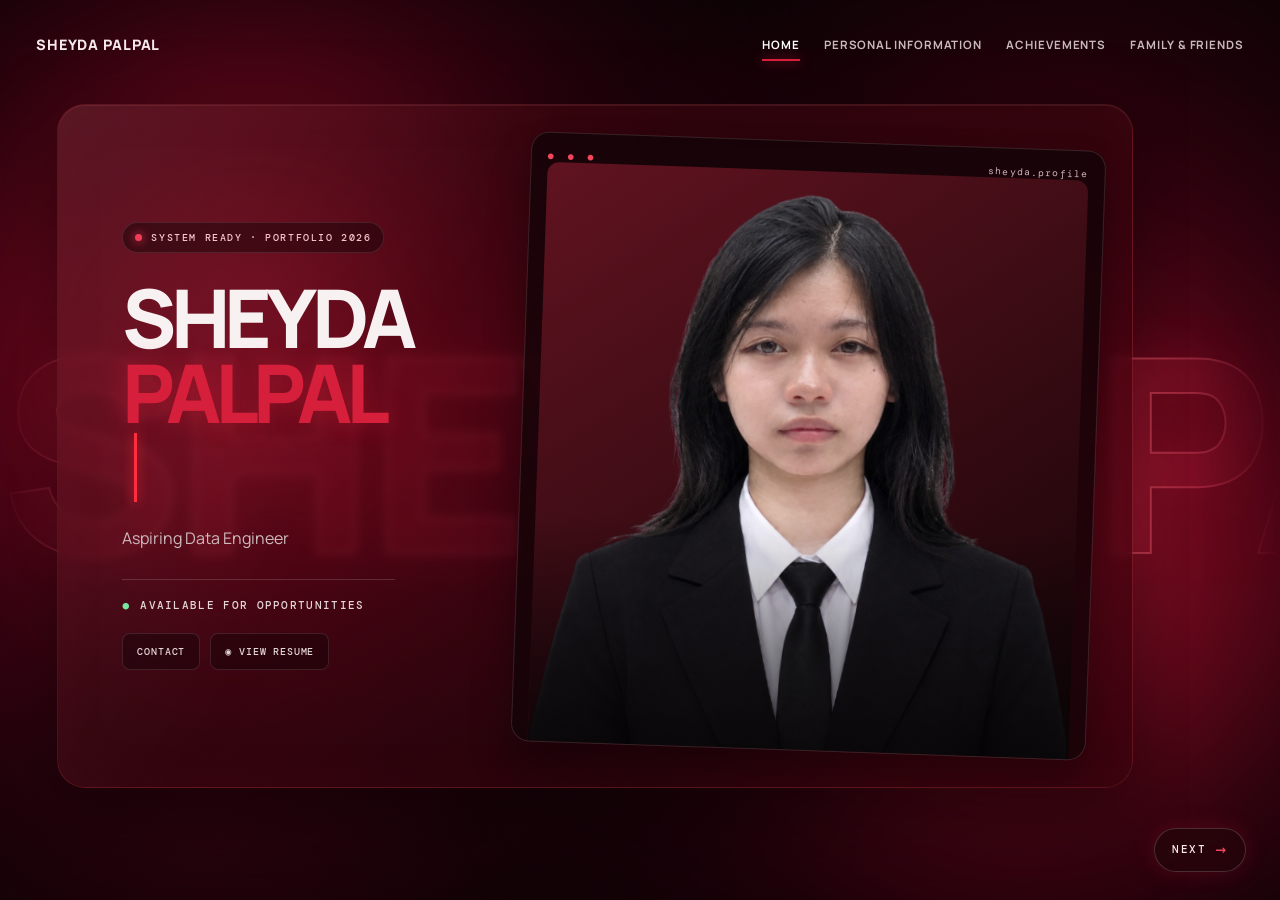
==== commit 4a8e2e23: "Add achievements.html, update about.html and add images" ====
--- a/index.html
+++ b/index.html
@@ -162,9 +162,9 @@
 
     <nav class="nav-links">
     <a class="active" href="index.html">Home</a>
-    <a href="about.html">About Me</a>
-    <a href="education.html">Educational Attainment</a>
-    <a href="family.html">My Family</a>
+    <a href="about.html">Personal Information</a>
+    <a href="Achievements.html">Achievements</a>
+    <a href="family.html">Family & Friends</a>
     </nav>
   </header>
 
--- a/styles.css
+++ b/styles.css
@@ -2892,3 +2892,660 @@
   .about-description { grid-column: 1 / -1; }
   .about-description p { font-size: 0.82rem; line-height: 1.5; }
 }
+/* One-screen achievements layout. Uses the colors and type from styles.css. */
+html:has(.achievements-body),
+html:has(.achievements-body) body {
+  width: 100%;
+  height: 100%;
+  min-height: 0;
+  overflow: hidden;
+}
+
+.achievements-body {
+  --achievement-nav-height: 5.5rem;
+  position: relative;
+  display: flex;
+  flex-direction: column;
+  color: #f8f1f2;
+}
+
+.achievements-body .site-nav {
+  flex: 0 0 var(--achievement-nav-height);
+  width: min(92%, 1500px);
+  height: var(--achievement-nav-height);
+  margin: 0 auto;
+}
+
+.achievements-page {
+  position: relative;
+  z-index: 1;
+  display: flex;
+  flex: 1 1 auto;
+  flex-direction: column;
+  width: min(94%, 1600px);
+  min-height: 0;
+  margin: 0 auto;
+  padding: 0 0 4.5rem;
+}
+
+.achievements-heading {
+  display: flex;
+  flex: 0 0 auto;
+  align-items: end;
+  justify-content: space-between;
+  gap: 2rem;
+  margin: 0 0 clamp(.7rem, 1.6vh, 1.25rem);
+}
+
+.achievements-heading .system {
+  padding: .42rem .7rem;
+  font-size: .58rem;
+}
+
+.achievements-heading h1 {
+  margin: .6rem 0 0;
+  font-size: clamp(2rem, min(4.1vw, 6vh), 4rem);
+  line-height: .98;
+}
+
+.achievements-heading h1 span {
+  color: #d61f3b;
+}
+
+.achievements-heading > p {
+  max-width: 31rem;
+  margin: 0 0 .15rem;
+  color: #cdbbbe;
+  font-size: clamp(.72rem, 1vw, .95rem);
+  line-height: 1.5;
+}
+
+.achievement-columns {
+  display: grid;
+  flex: 1 1 0;
+  grid-template-columns: 1.38fr .8fr .92fr;
+  gap: clamp(.7rem, 1.25vw, 1.2rem);
+  min-height: 0;
+}
+
+.achievement-panel {
+  position: relative;
+  display: flex;
+  flex-direction: column;
+  min-width: 0;
+  min-height: 0;
+  padding: clamp(.85rem, 1.35vw, 1.35rem);
+  overflow: hidden;
+  background:
+    radial-gradient(circle at 90% 4%, rgba(155, 8, 37, .2), transparent 43%),
+    linear-gradient(145deg, rgba(43, 5, 13, .94), rgba(8, 2, 5, .96));
+  border: 1px solid rgba(255, 255, 255, .12);
+  border-radius: 18px;
+  box-shadow: 0 20px 55px rgba(0, 0, 0, .3), inset 0 1px rgba(255, 255, 255, .06);
+  backdrop-filter: blur(14px);
+}
+
+.panel-heading {
+  flex: 0 0 auto;
+  margin-bottom: .8rem;
+}
+
+.panel-index {
+  color: #f27a8b;
+  font: 500 clamp(.52rem, .7vw, .65rem) "DM Mono", monospace;
+  letter-spacing: .14em;
+}
+
+.panel-heading h2 {
+  margin: .38rem 0 0;
+  color: #fff4f5;
+  font-size: clamp(1.05rem, 1.65vw, 1.55rem);
+  line-height: 1.12;
+  letter-spacing: -.04em;
+}
+
+.panel-intro {
+  flex: 0 0 auto;
+  margin: -.1rem 0 .9rem;
+  color: #cdbbbe;
+  font-size: clamp(.65rem, .82vw, .8rem);
+  line-height: 1.55;
+}
+
+.proof-group {
+  display: flex;
+  flex: 1 1 0;
+  flex-direction: column;
+  min-height: 0;
+}
+
+.proof-group + .proof-group {
+  margin-top: .72rem;
+  padding-top: .72rem;
+  border-top: 1px solid rgba(255, 255, 255, .13);
+}
+
+.proof-title {
+  display: flex;
+  flex: 0 0 auto;
+  align-items: baseline;
+  justify-content: space-between;
+  gap: .5rem;
+  margin-bottom: .45rem;
+}
+
+.proof-title h3 {
+  margin: 0;
+  color: #f4dfe2;
+  font-size: clamp(.68rem, .92vw, .88rem);
+  line-height: 1.2;
+}
+
+.proof-title > span {
+  flex: 0 0 auto;
+  color: #d97989;
+  font: 500 .54rem "DM Mono", monospace;
+  letter-spacing: .08em;
+}
+
+.proof-grid {
+  display: grid;
+  flex: 1 1 0;
+  grid-template-rows: minmax(0, 1fr);
+  gap: .5rem;
+  min-height: 0;
+}
+
+.proof-grid-three {
+  grid-template-columns: repeat(3, minmax(0, 1fr));
+}
+
+.proof-grid-two {
+  grid-template-columns: repeat(2, minmax(0, 1fr));
+}
+.proof-grid-four {
+  grid-template-columns: repeat(2, minmax(0, 1fr));
+  grid-template-rows: repeat(2, minmax(0, 1fr));
+}
+.proof-photo {
+  position: relative;
+  display: flex;
+  flex-direction: column;
+  min-width: 0;
+  min-height: 0;
+  margin: 0;
+  overflow: hidden;
+  background: linear-gradient(145deg, rgba(102, 16, 34, .8), rgba(16, 5, 9, .96));
+  border: 1px solid rgba(255, 255, 255, .13);
+  border-radius: 10px;
+}
+
+.proof-photo::before {
+  position: absolute;
+  z-index: 1;
+  inset: 0;
+  pointer-events: none;
+  content: "";
+  background: linear-gradient(180deg, transparent 66%, rgba(5, 2, 4, .38));
+}
+
+.proof-photo img {
+  display: block;
+  flex: 1 1 auto;
+  width: 100%;
+  min-height: 0;
+  object-fit: cover;
+  object-position: center;
+  filter: saturate(.88) contrast(1.03);
+}
+
+.proof-photo figcaption {
+  z-index: 2;
+  flex: 0 0 auto;
+  padding: .34rem .42rem;
+  color: #f6e7e9;
+  font: 500 clamp(.48rem, .66vw, .62rem) "DM Mono", monospace;
+  letter-spacing: .025em;
+  background: rgba(10, 3, 6, .84);
+  border-top: 1px solid rgba(255, 255, 255, .1);
+}
+
+.proof-photo-feature {
+  flex: 1 1 0;
+  min-height: 0;
+}
+
+.proof-photo-feature img {
+  object-fit: contain;
+  padding: .55rem;
+}
+
+.proof-stack {
+  display: flex;
+  flex: 1 1 0;
+  flex-direction: column;
+  gap: .7rem;
+  min-height: 0;
+}
+
+.proof-photo-certificate {
+  flex: 1 1 0;
+}
+
+.proof-photo-certificate img {
+  object-fit: contain;
+  padding: .45rem;
+}
+
+.proof-note {
+  display: flex;
+  flex: 0 0 auto;
+  align-items: center;
+  gap: .7rem;
+  margin-top: .72rem;
+  padding: .65rem .75rem;
+  color: #e5c9ce;
+  font: 500 clamp(.57rem, .7vw, .68rem) "DM Mono", monospace;
+  letter-spacing: .04em;
+  background: rgba(214, 31, 59, .09);
+  border: 1px solid rgba(255, 255, 255, .1);
+  border-radius: 9px;
+}
+
+.note-mark {
+  color: #f24b63;
+  font-size: 1.1rem;
+}
+
+@media (min-width: 1100px) and (min-height: 650px) {
+  .academic-panel .proof-group:first-of-type {
+    flex: 1.05 1 0;
+  }
+
+  .academic-panel .proof-group:last-of-type {
+    flex: .95 1 0;
+  }
+}
+
+@media (max-width: 1000px) {
+  .achievements-body {
+    --achievement-nav-height: 5rem;
+  }
+
+  .achievements-body .site-nav {
+    width: calc(100% - 2rem);
+  }
+
+  .achievements-body .nav-links {
+    gap: .7rem;
+  }
+
+  .achievements-body .nav-links a {
+    font-size: .56rem;
+  }
+
+  .achievements-page {
+    width: calc(100% - 2rem);
+    padding-bottom: 3.7rem;
+  }
+
+  .achievement-columns {
+    grid-template-columns: 1.25fr .8fr .9fr;
+    gap: .55rem;
+  }
+
+  .achievement-panel {
+    padding: .72rem;
+  }
+}
+
+@media (max-width: 700px) {
+  .achievements-body {
+    --achievement-nav-height: auto;
+    height: 100dvh;
+  }
+
+  .achievements-body .site-nav {
+    flex-basis: auto;
+    min-height: 4.5rem;
+    padding: .7rem 0;
+  }
+
+  .achievements-body .brand {
+    width: auto;
+    font-size: .62rem;
+  }
+
+  .achievements-body .nav-links {
+    max-width: 72%;
+    gap: .55rem .7rem;
+  }
+
+  .achievements-body .nav-links a {
+    font-size: .5rem;
+  }
+
+  .achievements-page {
+    width: calc(100% - 1.25rem);
+    padding-bottom: 3.2rem;
+  }
+
+  .achievements-heading {
+    align-items: start;
+    flex-direction: column;
+    gap: .35rem;
+    margin-bottom: .55rem;
+  }
+
+  .achievements-heading .system {
+    font-size: .48rem;
+    padding: .32rem .5rem;
+  }
+
+  .achievements-heading h1 {
+    font-size: clamp(1.55rem, 7vw, 2.25rem);
+  }
+
+  .achievements-heading > p {
+    font-size: .62rem;
+  }
+
+  .achievement-columns {
+    grid-template-columns: 1.25fr .8fr .9fr;
+    gap: .35rem;
+  }
+
+  .achievement-panel {
+    padding: .45rem;
+    border-radius: 10px;
+  }
+
+  .panel-heading {
+    margin-bottom: .45rem;
+  }
+
+  .panel-index {
+    font-size: .4rem;
+  }
+
+  .panel-heading h2 {
+    font-size: clamp(.58rem, 2.6vw, .85rem);
+  }
+
+  .panel-intro {
+    font-size: .46rem;
+    line-height: 1.35;
+  }
+
+  .proof-title h3 {
+    font-size: .48rem;
+  }
+
+  .proof-title > span {
+    font-size: .38rem;
+  }
+
+  .proof-grid {
+    gap: .18rem;
+  }
+
+  .proof-grid-three {
+    grid-template-columns: 1fr;
+    grid-template-rows: repeat(3, minmax(0, 1fr));
+  }
+
+  .proof-grid-two {
+    grid-template-columns: 1fr;
+    grid-template-rows: repeat(2, minmax(0, 1fr));
+  }
+
+  .proof-photo {
+    border-radius: 5px;
+  }
+
+  .proof-photo figcaption {
+    padding: .18rem .22rem;
+    font-size: .38rem;
+  }
+
+  .proof-note {
+    padding: .3rem;
+    gap: .2rem;
+    font-size: .42rem;
+  }
+
+  .note-mark {
+    font-size: .65rem;
+  }
+
+  .proof-group + .proof-group {
+    margin-top: .35rem;
+    padding-top: .35rem;
+  }
+
+  .proof-stack {
+    gap: .35rem;
+  }
+
+  .next-page,
+  .previous-page {
+    bottom: .45rem;
+    height: 1.9rem;
+    padding: 0 .55rem;
+    font-size: .48rem;
+  }
+
+  .next-page {
+    right: .45rem;
+  }
+
+  .previous-page {
+    left: .45rem;
+  }
+}
+
+@media (max-height: 650px) and (min-width: 701px) {
+  .achievements-body {
+    --achievement-nav-height: 4.2rem;
+  }
+
+  .achievements-heading {
+    margin-bottom: .45rem;
+  }
+
+  .achievements-heading h1 {
+    font-size: clamp(1.65rem, min(3vw, 5vh), 2.8rem);
+  }
+
+  .achievement-panel {
+    padding: .65rem;
+  }
+
+  .panel-heading {
+    margin-bottom: .45rem;
+  }
+
+  .proof-group + .proof-group {
+    margin-top: .45rem;
+    padding-top: .45rem;
+  }
+}
+/* More room for academic proof photos and medal details */
+.achievements-heading {
+  margin-top: -.5rem;
+  margin-bottom: .55rem;
+}
+
+.achievements-heading h1 {
+  margin-top: 0;
+}
+
+.achievement-columns {
+  grid-template-columns: 1.6fr .72fr .82fr;
+}
+
+.academic-panel .proof-group:first-of-type {
+  flex: 1.05 1 0;
+}
+
+.academic-panel .moving-up-group {
+  flex: 1.2 1 0;
+}
+
+.proof-grid-four {
+  grid-template-columns: repeat(2, minmax(0, 1fr));
+  grid-template-rows: repeat(2, minmax(0, 1fr));
+}
+
+.proof-document img {
+  object-fit: contain;
+  padding: .35rem;
+}
+
+.moving-up-photos {
+  flex: 1 1 0;
+  min-height: 5rem;
+}
+
+.medal-list {
+  display: grid;
+  flex: 0 0 auto;
+  grid-template-columns: repeat(2, minmax(0, 1fr));
+  gap: .3rem .55rem;
+  margin: .45rem 0 0;
+  padding: .45rem 0 0;
+  list-style: none;
+  border-top: 1px solid rgba(255, 255, 255, .13);
+}
+
+.medal-list li {
+  display: flex;
+  flex-direction: column;
+  gap: .12rem;
+  min-width: 0;
+  padding: .32rem .4rem;
+  color: #e8d5d8;
+  font-size: clamp(.48rem, .62vw, .62rem);
+  line-height: 1.3;
+  background: rgba(214, 31, 59, .08);
+  border: 1px solid rgba(255, 255, 255, .08);
+  border-radius: 6px;
+}
+
+.medal-list b {
+  color: #f27a8b;
+  font: 500 .5rem "DM Mono", monospace;
+  letter-spacing: .05em;
+  text-transform: uppercase;
+}
+
+@media (max-width: 700px) {
+  .proof-grid-four {
+    grid-template-columns: repeat(2, minmax(0, 1fr));
+    grid-template-rows: repeat(2, minmax(0, 1fr));
+  }
+
+  .medal-list {
+    gap: .18rem;
+    margin-top: .25rem;
+    padding-top: .25rem;
+  }
+
+  .medal-list li {
+    padding: .2rem;
+    font-size: .4rem;
+  }
+
+  .medal-list b {
+    font-size: .4rem;
+  }
+}
+/* Academic milestones: three visible rows, with event photos beside proofs */
+.academic-panel {
+  min-height: 0;
+}
+
+.academic-panel > .milestone-row {
+  display: grid;
+  flex: 1 1 0;
+  grid-template-columns: 1.05fr .95fr;
+  gap: .6rem;
+  min-height: 0;
+}
+
+.academic-panel > .milestone-row + .milestone-row {
+  margin-top: .35rem;
+  padding-top: .35rem;
+  border-top: 1px solid rgba(255, 255, 255, .14);
+}
+
+.milestone-event,
+.milestone-side {
+  display: flex;
+  min-width: 0;
+  min-height: 0;
+  flex-direction: column;
+}
+
+.milestone-event .proof-title {
+  flex: 0 0 auto;
+  margin-bottom: .25rem;
+}
+
+.milestone-event > .proof-photo {
+  flex: 1 1 0;
+  min-height: 0;
+}
+
+.senior-documents {
+  display: grid;
+  grid-template-columns: repeat(2, minmax(0, 1fr));
+  grid-template-rows: repeat(2, minmax(0, 1fr));
+  gap: .3rem;
+}
+
+.senior-documents .proof-photo:first-child {
+  grid-row: span 2;
+}
+
+.medal-details {
+  gap: .25rem;
+}
+
+.medal-photo {
+  flex: 0 0 42%;
+  min-height: 0;
+}
+
+.academic-panel .proof-photo img {
+  object-fit: contain !important;
+  padding: .25rem;
+}
+
+.academic-panel .proof-photo figcaption {
+  flex: 0 0 auto;
+  font-size: clamp(.42rem, .55vw, .55rem);
+}
+
+.academic-panel .award-list {
+  display: flex;
+  flex: 1 1 0;
+  min-height: 0;
+  flex-direction: column;
+  justify-content: space-around;
+  gap: .08rem;
+  margin: 0;
+  padding: .2rem 0 .1rem 1rem;
+  color: #e8d5d8;
+  font-size: clamp(.42rem, .55vw, .55rem);
+  line-height: 1.2;
+  border-top: 1px solid rgba(255, 255, 255, .14);
+}
+
+.academic-panel .award-list li {
+  padding-left: .05rem;
+}
+
+.academic-panel .award-list li::marker {
+  color: #f27a8b;
+}
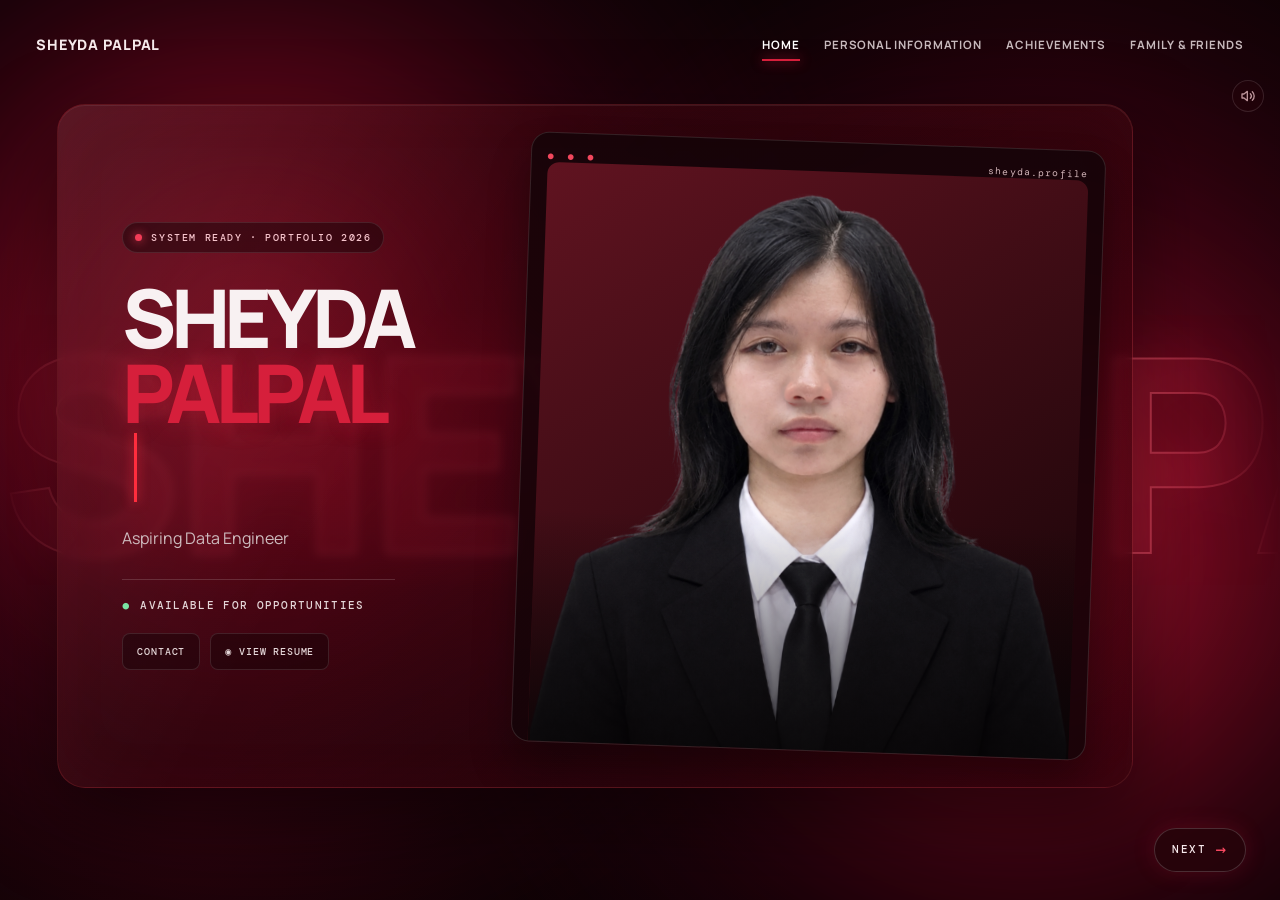
==== commit 3008cf8e: "Update achievements and family pages, add sounds and contact icons" ====
--- a/index.html
+++ b/index.html
@@ -218,5 +218,6 @@
 <!-- JavaScript -->
 <script src="script.js"></script>
 
+<script src="sounds.js"></script>
 </body>
 </html>
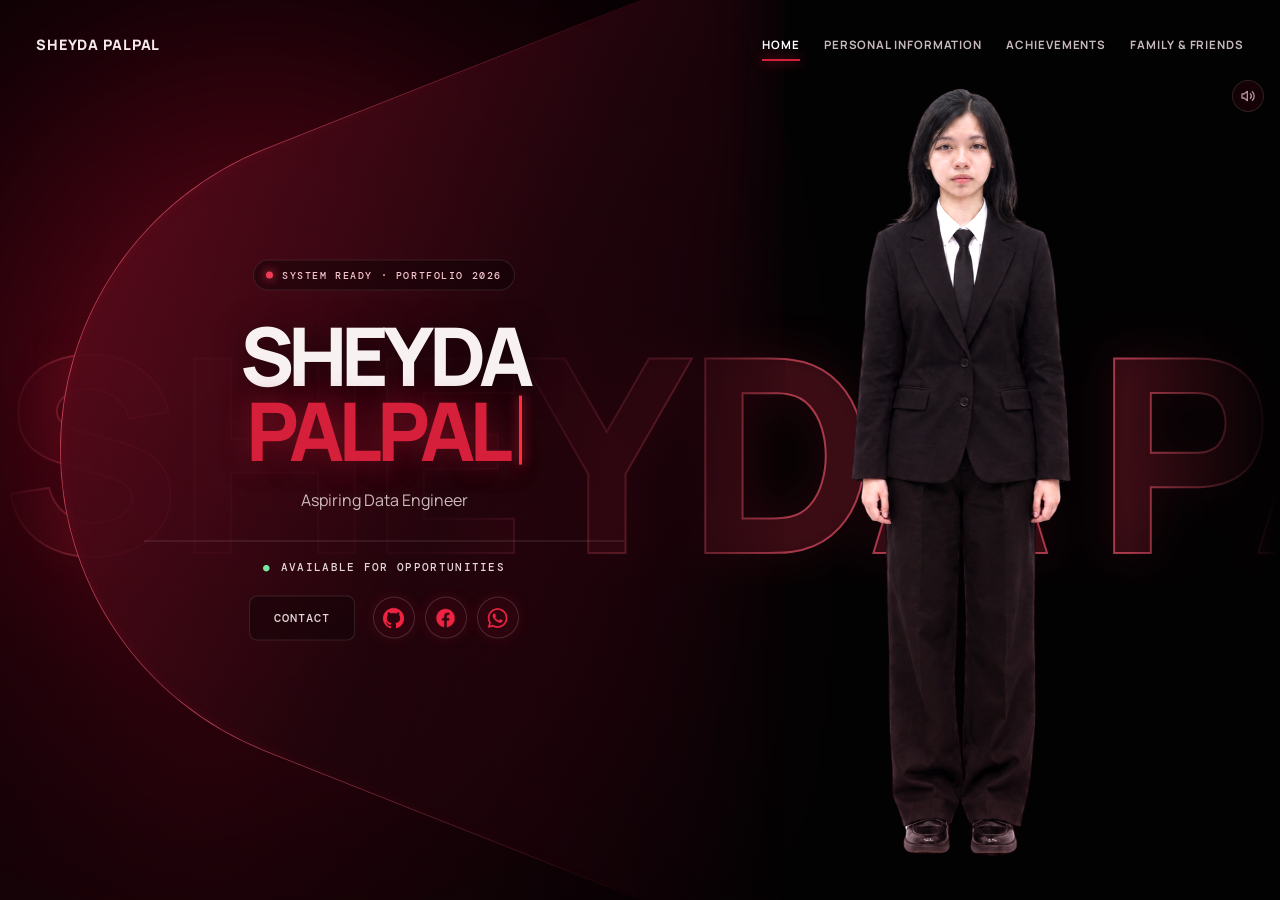
==== commit 367aeec6: "Update portfolio pages" ====
--- a/index.html
+++ b/index.html
@@ -3,12 +3,11 @@
 <head>
   <meta charset="UTF-8" />
   <meta name="viewport" content="width=device-width, initial-scale=1.0" />
-  <base target="portfolioFrame">
   <title>Sheyda Palpal | Portfolio</title>
   <link rel="stylesheet" href="styles.css" />
 
   <style>
-    /* ---- Home layout: centered card, big photo card, glowing name strip, no scrolling ---- */
+    /* ---- Home layout: centered card, full-body figure blended into the card, glowing name strip, no scrolling ---- */
     html, body { height: 100%; overflow: hidden; margin: 0; }
 
     .site-nav {
@@ -28,12 +27,17 @@
       pointer-events: none;
       -webkit-mask-image: linear-gradient(90deg, transparent 0%, #000 12%, #000 88%, transparent 100%);
               mask-image: linear-gradient(90deg, transparent 0%, #000 12%, #000 88%, transparent 100%);
+      contain: layout paint style;               /* nothing else on the page can slow it down or move it */
+      isolation: isolate;
     }
     .name-track {
       display: flex;
       width: max-content;
       animation: name-slide 40s linear infinite;
-      filter: drop-shadow(0 0 22px rgba(255, 40, 70, 0.65)) drop-shadow(0 0 60px rgba(255, 40, 70, 0.35));
+      filter: drop-shadow(0 0 24px rgba(255, 40, 70, 0.6));
+      will-change: transform;
+      backface-visibility: hidden;
+      animation-timing-function: linear;
     }
     .name-group { display: flex; flex-shrink: 0; }
     .name-group span {
@@ -57,24 +61,24 @@
       min-height: 0 !important;
       margin: 0 !important;
       overflow: hidden !important;
-      padding: 104px 0 112px !important;
+      padding: 92px 0 96px 0 !important;
       display: flex !important;
-      justify-content: center !important;
+      justify-content: flex-start !important;
       align-items: stretch !important;
     }
 
     html body main.home section.hero-card {
       box-sizing: border-box !important;
       flex: 0 0 auto !important;
-      width: 84vw !important;
+      width: 50vw !important;
       max-width: none !important;
       height: 100% !important;
       min-height: 0 !important;
       margin: 0 !important;
       overflow: hidden !important;
       display: grid !important;
-      grid-template-columns: minmax(0, 0.62fr) minmax(0, 1fr) !important;
-      gap: clamp(1rem, 2vw, 2.5rem) !important;
+      grid-template-columns: minmax(0, 1fr) !important;
+      gap: clamp(0.5rem, 1vw, 1.5rem) !important;
       align-items: stretch !important;
     }
     html body main.home .intro {
@@ -82,62 +86,299 @@
       min-width: 0 !important;
     }
 
-    /* The photo card takes all the empty space */
-    html body main.home .visual {
-      height: 100% !important;
-      min-height: 0 !important;
-      width: 100% !important;
+    /* =====================================================
+       FULL-BODY FIGURE: fixed to the right half of the screen,
+       head at the very top, shoes at the very bottom
+       ===================================================== */
+    .figure {
+      /* ▼ the ONLY place you need to change the picture's file name */
+      --fig: url("assets/profile-full.png");
+      --head-gap: 0.5rem;           /* ▼ space kept above the head (menu height + a little). Bigger = shorter picture */
+
+      position: fixed;
+      top: 0; right: 0; bottom: 0;
+      width: 50vw;
+      z-index: 3;                 /* above the card, below the menu */
+      pointer-events: none;
+    }
+
+    /* the right side is calm and dark: no red glow around the photo, the red lives on the left only */
+    .right-shade {
+      position: fixed;
+      top: 0; right: 0; bottom: 0;
+      width: 58vw;
+      z-index: 0;                       /* hides the moving red lights on the right, but stays under the name strip */
+      pointer-events: none;
+      background: linear-gradient(90deg, rgba(3, 2, 3, 0) 0%, rgba(3, 2, 3, .9) 24%, #030203 42%);
+    }
+
+    /* the person: two layers sharing one silhouette */
+    .fig-body {
+      position: absolute;
+      left: 0; right: 0; bottom: 0;      /* shoes stay on the bottom edge */
+      top: var(--head-gap);              /* the head stops here, under the menu */
+      /* when the page opens she is "scanned in" from the shoes up; afterwards she leans slightly with the mouse */
+      animation: fig-reveal 1.8s cubic-bezier(.65, 0, .25, 1) .3s both;
+      transform-origin: 50% 100%;          /* leans from her shoes, so they never leave the floor */
+      will-change: transform;
+    }
+    @keyframes fig-reveal {
+      from { clip-path: inset(100% 0 0 0); }
+      to   { clip-path: inset(0 0 0 0); }
+    }
+    /* the bright line that draws her in */
+    .fig-line {
+      position: absolute;
+      left: -8%; right: -8%;
+      top: 100%;
+      height: 3px;
+      background: linear-gradient(90deg, transparent, rgba(255, 190, 200, .95) 50%, transparent);
+      box-shadow: 0 0 22px 4px rgba(255, 70, 100, .75);
+      animation: fig-line 1.8s cubic-bezier(.65, 0, .25, 1) .3s both;
+    }
+    @keyframes fig-line {
+      0%   { top: 100%; opacity: 1; }
+      90%  { opacity: 1; }
+      100% { top: 0; opacity: 0; }
+    }
+
+    /* she slowly "breathes" */
+    .fig-live {
+      position: absolute;
+      inset: 0;
+      transform-origin: 50% 100%;
+      animation: fig-breathe 5s ease-in-out 2.4s infinite;
+    }
+    @keyframes fig-breathe {
+      0%, 100% { transform: scale(1, 1); }
+      50%      { transform: scale(1.006, 1.011); }
+    }
+
+    .fig-img,
+    .fig-tint,
+    .fig-sheen {
+      position: absolute;
+      inset: 0;
+    }
+
+    /* 1) the photo: fully solid, a touch more vivid so she stands out from the dark */
+    .fig-img {
+      background: var(--fig) center bottom / auto 100% no-repeat;
+      opacity: 1;
+      filter: saturate(1.08) contrast(1.06) brightness(1.1);
+    }
+    /* 2) light red grade painted only on the silhouette (very gentle, just enough to match the theme) */
+    .fig-tint {
+      -webkit-mask: var(--fig) center bottom / auto 100% no-repeat;
+              mask: var(--fig) center bottom / auto 100% no-repeat;
+      background: linear-gradient(180deg, rgba(255, 70, 100, 0) 0%, rgba(214, 31, 59, .3) 100%);
+      mix-blend-mode: soft-light;
+    }
+
+    /* 3) a soft glint of light that glides across her suit every few seconds (only inside her outline) */
+    .fig-sheen {
+      overflow: hidden;
+      -webkit-mask: var(--fig) center bottom / auto 100% no-repeat;
+              mask: var(--fig) center bottom / auto 100% no-repeat;
+    }
+    .fig-sheen::before {
+      content: "";
+      position: absolute;
+      top: -10%; bottom: -10%; left: 0;
+      width: 36%;
+      background: linear-gradient(100deg, transparent 0%, rgba(255, 235, 238, .5) 50%, transparent 100%);
+      transform: translateX(-130%) skewX(-18deg);
+      animation: fig-glint 12s ease-in-out 2.2s infinite;
+    }
+    @keyframes fig-glint {
+      0%, 45%   { transform: translateX(-130%) skewX(-18deg); }
+      62%, 100% { transform: translateX(340%) skewX(-18deg); }
+    }
+
+    /* scan: a band of light travels up her body, and again down it a few seconds later, forever.
+       It lights only her outline, plus a thin line in the air next to her. */
+    .fig-scan, .fig-scan > div { position: absolute; inset: 0; overflow: hidden; pointer-events: none; }
+    .fig-scan .scan-body {
+      -webkit-mask: var(--fig) center bottom / auto 100% no-repeat;
+              mask: var(--fig) center bottom / auto 100% no-repeat;
+    }
+    .fig-scan .scan-air {
+      -webkit-mask-image: linear-gradient(90deg, transparent, #000 25%, #000 75%, transparent);
+              mask-image: linear-gradient(90deg, transparent, #000 25%, #000 75%, transparent);
+    }
+    .fig-scan i {
+      position: absolute;
+      left: 0; right: 0; top: 0;
+      height: 16%;
+      opacity: 0;
+      animation: fig-scan 12s ease-in-out 2.2s infinite;
+    }
+    .scan-body i {
+      background: linear-gradient(180deg, transparent 0%, rgba(255, 120, 140, .28) 40%, rgba(255, 215, 222, .8) 50%, rgba(255, 120, 140, .28) 60%, transparent 100%);
+    }
+    .scan-air i {
+      background: linear-gradient(180deg, transparent calc(50% - 1px), rgba(255, 175, 190, .9) calc(50% - 1px), rgba(255, 175, 190, .9) calc(50% + 1px), transparent calc(50% + 1px));
+    }
+    @keyframes fig-scan {
+      0%, 20%   { transform: translateY(625%);  opacity: 0; }
+      21%       { transform: translateY(625%);  opacity: 1; }
+      36%       { transform: translateY(-100%); opacity: 1; }
+      37%, 66%  { transform: translateY(-100%); opacity: 0; }
+      67%       { transform: translateY(-100%); opacity: 1; }
+      82%       { transform: translateY(625%);  opacity: 1; }
+      83%, 100% { transform: translateY(625%);  opacity: 0; }
+    }
+
+    /* 4) power-up pulse: two soft waves of light ripple outward from her outline, one after the other,
+          at the start of every cycle (always behind her, never over her face) */
+    .fig-wave {
+      position: absolute;
+      inset: 0;
+      opacity: 0;
+      transform-origin: 50% 100%;
+      -webkit-mask: var(--fig) center bottom / auto 100% no-repeat;
+              mask: var(--fig) center bottom / auto 100% no-repeat;
+      background: linear-gradient(180deg, rgba(255, 190, 202, .9), rgba(255, 90, 118, .75));
+      animation: fig-wave 12s cubic-bezier(.2, .7, .3, 1) 2.2s infinite;
+    }
+    .fig-wave.w2 { animation-delay: 2.65s; }
+    @keyframes fig-wave {
+      0%        { transform: scale(1);    opacity: .5; }
+      12%       { transform: scale(1.12); opacity: 0; }
+      12.1%, 100% { transform: scale(1);  opacity: 0; }
+    }
+
+    @media (prefers-reduced-motion: reduce) {
+      .fig-body { animation: none; }
+      .fig-live, .fig-sheen::before, .fig-wave, .fig-scan i { animation: none; }
+      .fig-line, .fig-scan, .fig-wave { display: none; }
+    }
+
+    /* =====================================================
+       TRIANGLE: a big round tip on the left (your name). Its two
+       edges run off the screen at the top and bottom, in the middle
+       of the page, and the wide base melts into the photo.
+       The shape is cut by the script at the bottom of the page.
+       ===================================================== */
+    html body main.home section.hero-card {
+      --r: 300px;                          /* radius of the round tip (set by the script) */
+      --cx: 24vw;                          /* where the tip's center is (set by the script) */
+      position: fixed !important;
+      top: 0 !important;
+      left: 0 !important;
+      width: 64vw !important;
+      height: 100svh !important;
       margin: 0 !important;
-      display: flex !important;
-      align-items: stretch !important;
-    }
-    html body main.home .code-card {
-      width: 100% !important;
-      height: 100% !important;
-      min-height: 0 !important;
-      max-width: none !important;
-      margin: 0 !important;
+      display: block !important;
+      overflow: visible !important;
+      background: linear-gradient(115deg, rgba(110, 13, 32, .92), rgba(32, 4, 12, .94) 55%, rgba(16, 3, 8, 0) 100%) !important;
+      border: 0 !important;
+      border-radius: 0 !important;
+      box-shadow: none !important;
+      -webkit-backdrop-filter: none !important;
+              backdrop-filter: none !important;
+      /* the wide base fades out into the picture */
+      -webkit-mask-image: linear-gradient(90deg, #000 66%, transparent 100%);
+              mask-image: linear-gradient(90deg, #000 66%, transparent 100%);
+    }
+    html body main.home section.hero-card::after { display: none !important; }
+
+    /* thin outline that follows the two edges; its ends fade out where it leaves the screen */
+    .tri-edge {
+      position: absolute;
+      inset: 0;
+      width: 100%;
+      height: 100%;
+      pointer-events: none;
+      overflow: visible;
+      -webkit-mask-image: linear-gradient(180deg, transparent 0%, #000 20%, #000 80%, transparent 100%);
+              mask-image: linear-gradient(180deg, transparent 0%, #000 20%, #000 80%, transparent 100%);
+    }
+    .tri-edge path {
+      fill: none;
+      stroke: rgba(255, 100, 120, .62);
+      stroke-width: 1.5;
+      stroke-linecap: round;
+      filter: drop-shadow(0 0 5px rgba(255, 45, 75, .45));
+    }
+
+    /* the text lives inside the round tip */
+    html body main.home .intro {
+      position: absolute !important;
+      left: calc(var(--cx) - var(--r)) !important;
+      top: 50% !important;
+      transform: translateY(-50%);
+      width: calc(var(--r) * 2) !important;
+      padding: 0 !important;
+      z-index: 1;
+    }
+    /* keep the name sharp and bright on the dark glass */
+    html body main.home .intro h1 { text-shadow: 0 4px 30px rgba(0, 0, 0, .55); }
+    html body main.home .intro h1 span { text-shadow: 0 0 28px rgba(214, 31, 59, .5), 0 4px 24px rgba(0, 0, 0, .5); }
+
+    /* quieter moving background so the name stays the highlight */
+    .ambient-light { opacity: .5 !important; filter: none !important; mix-blend-mode: normal !important; will-change: transform; }
+    .cursor-light  { filter: none !important; mix-blend-mode: normal !important; }
+
+    /* name + everything with it: centered in the left half, so it sits evenly between the screen edge and the figure */
+    html body main.home .intro {
+      text-align: center !important;
       display: flex !important;
       flex-direction: column !important;
-      overflow: hidden !important;
-    }
-    html body main.home .code-bar { flex: 0 0 auto !important; }
-    html body main.home .profile-wrap {
-      flex: 1 1 auto !important;
-      min-height: 0 !important;
+      align-items: center !important;
+    }
+    html body main.home .intro p { margin: 0 auto !important; }
+    html body main.home .intro .status {
+      justify-content: center !important;
       width: 100% !important;
-      height: auto !important;
-      margin: 0 !important;
-      padding: 0 !important;
-      overflow: hidden !important;
-    }
-    html body main.home .profile-wrap img {
-      display: block !important;
-      width: 100% !important;
-      height: 100% !important;
-      max-width: none !important;
-      max-height: none !important;
-      object-fit: contain !important;
-      object-position: center bottom !important;
-      transform: scale(1.12) !important;
-      transform-origin: center bottom !important;
-    }
-
-    /* Phones */
+      margin-left: auto !important;
+      margin-right: auto !important;
+    }
+    html body main.home .intro .quick-links { justify-content: center !important; }
+
+    /* bottom row of the intro: contact button + social icons (replaces the resume button) */
+    .intro-actions {
+      display: flex;
+      align-items: center;
+      justify-content: center;
+      flex-wrap: wrap;
+      gap: 14px 18px;
+    }
+    .intro-actions .quick-links a { padding: 14px 24px; font-size: .72rem; }
+    .intro-actions .about-socials { position: static; transform: none; margin: 0; display: flex; gap: 10px; }
+
+    /* Phones: she stands behind the text, at the bottom of the screen */
     @media (max-width: 900px) {
-      html body main.home { padding: 84px 1rem 88px !important; }
+      html body main.home { padding: 84px 1rem 88px !important; justify-content: center !important; }
       html body main.home section.hero-card {
+        position: relative !important;
         width: 100% !important;
-        grid-template-columns: 1fr !important;
-        grid-template-rows: auto minmax(0, 1fr) !important;
-        gap: 0.8rem !important;
+        height: auto !important;
+        align-self: flex-start !important;
+        clip-path: none !important;
+        -webkit-clip-path: none !important;
+        -webkit-mask-image: none !important;
+                mask-image: none !important;
+        border-radius: 24px !important;
+        border: 1px solid rgba(255, 90, 112, .3) !important;
+      }
+      .tri-edge { display: none; }
+      .right-shade { display: none; }
+      html body main.home .intro {
+        position: relative !important;
+        left: auto !important;
+        top: auto !important;
+        transform: none !important;
+        width: auto !important;
+        padding: 28px 20px !important;
       }
       html body main.home .intro h1 { font-size: clamp(2.2rem, 11vw, 4rem) !important; line-height: 1 !important; }
-      html body main.home .intro p { margin-top: 0.4rem !important; }
-      html body main.home .intro .status { margin-top: 0.6rem !important; }
-      html body main.home .intro .quick-links { margin-top: 0.8rem !important; }
       .name-group span { font-size: 22vh; }
-    }
+      .figure { --head-gap: 0px; top: auto; width: 100vw; height: 62svh; z-index: 1; }
+    }
+
+    /* Back / Next buttons hidden on this page */
+    .next-page, .previous-page { display: none !important; }
   </style>
 </head>
 
@@ -148,11 +389,13 @@
   <div class="grid-overlay"></div>
   <div class="cursor-light"></div>
 
+  <div class="right-shade" aria-hidden="true"></div>
+
   <!-- Moving name strip -->
   <div class="name-strip" aria-hidden="true">
     <div class="name-track">
-      <div class="name-group"><span>SHEYDA PALPAL</span><span>SHEYDA PALPAL</span><span>SHEYDA PALPAL</span><span>SHEYDA PALPAL</span></div>
-      <div class="name-group"><span>SHEYDA PALPAL</span><span>SHEYDA PALPAL</span><span>SHEYDA PALPAL</span><span>SHEYDA PALPAL</span></div>
+      <div class="name-group"><span>SHEYDA PALPAL</span><span>SHEYDA PALPAL</span></div>
+      <div class="name-group"><span>SHEYDA PALPAL</span><span>SHEYDA PALPAL</span></div>
     </div>
   </div>
 
@@ -163,7 +406,7 @@
     <nav class="nav-links">
     <a class="active" href="index.html">Home</a>
     <a href="about.html">Personal Information</a>
-    <a href="Achievements.html">Achievements</a>
+    <a href="achievements.html">Achievements</a>
     <a href="family.html">Family & Friends</a>
     </nav>
   </header>
@@ -171,6 +414,7 @@
   <!-- Home content -->
   <main class="home">
     <section class="hero-card">
+      <svg class="tri-edge" aria-hidden="true"><path d=""></path></svg>
       <div class="intro">
         <span class="system">System Ready · Portfolio 2026</span>
 
@@ -185,35 +429,111 @@
           Available for opportunities
         </div>
 
-        <div class="quick-links">
-          <a href="about.html">contact</a>
-
-          <a href="assets/sheyda_palpal_resume.pdf" target="_blank">
-            ◉ View Resume
-          </a>
-        </div>
-      </div>
-
-      <div class="visual">
-        <div class="code-card">
-          <div class="code-bar">
-            <span class="dots">● ● ●</span>
-            <span>sheyda.profile</span>
+        <div class="intro-actions">
+          <div class="quick-links">
+            <a href="mailto:palpalsheyda@gmail.com">contact</a>
           </div>
 
-          <div class="profile-wrap">
-            <img src="assets/profile.png" alt="Sheyda Palpal" />
+          <div class="about-socials">
+            <a href="https://github.com/sheyda-dotcom" target="_blank" title="GitHub" aria-label="Open GitHub">
+              <img src="assets/github.png" alt="" />
+            </a>
+            <a href="https://www.facebook.com/sheyda.08" target="_blank" title="Facebook" aria-label="Open Facebook">
+              <img src="assets/facebook.png" alt="" />
+            </a>
+            <a href="https://api.whatsapp.com/send?phone=639560072978" target="_blank" title="WhatsApp" aria-label="Message me on WhatsApp">
+              <img src="assets/whatsapp.png" alt="" />
+            </a>
           </div>
         </div>
       </div>
+
     </section>
   </main>
 
-  <a class="next-page" href="about.html">
-    Next
-    <span>→</span>
-  </a>
-
+  <!-- Full-body figure: fixed to the right half of the screen -->
+  <div class="figure" role="img" aria-label="Sheyda Palpal, full-body photo">
+    <div class="fig-body">
+      <div class="fig-live">
+        <div class="fig-wave"></div>
+        <div class="fig-wave w2"></div>
+        <div class="fig-img"></div>
+        <div class="fig-tint"></div>
+        <div class="fig-sheen"></div>
+        <div class="fig-scan"><div class="scan-body"><i></i></div><div class="scan-air"><i></i></div></div>
+      </div>
+      <div class="fig-line"></div>
+    </div>
+  </div>
+
+<!-- Cuts the card into a triangle with a big round tip -->
+<script>
+(() => {
+  const card = document.querySelector('.hero-card');
+  const edge = card.querySelector('.tri-edge');
+  const line = edge.querySelector('path');
+
+  function build() {
+    if (innerWidth <= 900) {                       /* phones: normal rounded card */
+      card.style.clipPath = card.style.webkitClipPath = '';
+      return;
+    }
+    const W  = card.clientWidth, H = card.clientHeight;
+    const vw = innerWidth / 100;
+    const xe = 50 * vw;                            /* the edges leave the screen here (middle of the page) */
+    const cx = 30 * vw, cy = H / 2;                /* center of the round tip = center of your name */
+    const r  = Math.min(H * 0.36, cx - 3 * vw);    /* size of the round tip */
+
+    const dx = xe - cx, dy = -H / 2;               /* from the tip's center to where the top edge leaves the screen */
+    const D  = Math.hypot(dx, dy);
+    const th = Math.atan2(dy, dx);
+    const al = Math.acos(r / D);
+    const a1 = th - al, a2 = -a1;                  /* where the straight edges meet the tip */
+    const x1 = cx + r * Math.cos(a1), y1 = cy + r * Math.sin(a1);
+    const x2 = cx + r * Math.cos(a2), y2 = cy + r * Math.sin(a2);
+    const big = Math.abs(a1) < Math.PI / 2 ? 1 : 0;
+    const f = (n) => n.toFixed(1);
+
+    const edgePath = `M ${f(xe)} 0 L ${f(x1)} ${f(y1)} A ${f(r)} ${f(r)} 0 ${big} 0 ${f(x2)} ${f(y2)} L ${f(xe)} ${H}`;
+    const shape = `${edgePath} L ${W} ${H} L ${W} 0 Z`;
+
+    /* the base starts to vanish right where the text area ends, and is fully gone before the photo */
+    const a = ((cx + r) / W) * 100;
+    const fade = `linear-gradient(90deg, #000 ${a.toFixed(1)}%, rgba(0,0,0,.82) ${(a + (100 - a) * .25).toFixed(1)}%, rgba(0,0,0,.5) ${(a + (100 - a) * .5).toFixed(1)}%, rgba(0,0,0,.18) ${(a + (100 - a) * .7).toFixed(1)}%, transparent 94%)`;
+    card.style.webkitMaskImage = card.style.maskImage = fade;
+
+    card.style.setProperty('--r', r + 'px');
+    card.style.setProperty('--cx', cx + 'px');
+    card.style.clipPath = card.style.webkitClipPath = `path('${shape}')`;
+    edge.setAttribute('viewBox', `0 0 ${W} ${H}`);
+    line.setAttribute('d', edgePath);
+  }
+
+  build();
+  new ResizeObserver(build).observe(card);
+  addEventListener('resize', build);
+})();
+</script>
+
+<!-- Depth: she leans and turns a little with the mouse. The name strip is never touched by this script,
+     so it keeps gliding at the same speed no matter what the mouse does. -->
+<script>
+(() => {
+  if (matchMedia('(hover: none)').matches || matchMedia('(prefers-reduced-motion: reduce)').matches) return;
+  const body  = document.querySelector('.fig-body');
+  let target = 0, now = 0, raf = 0;
+
+  function tick() {
+    now += (target - now) * 0.09;                  /* smooth, never jumpy */
+    body.style.transform  = `perspective(1200px) translate3d(${(now * 16).toFixed(1)}px, 0, 0) rotateY(${(now * -6).toFixed(2)}deg)`;
+    raf = Math.abs(target - now) > 0.002 ? requestAnimationFrame(tick) : 0;   /* stops when she has settled */
+  }
+  function move(x) { target = x; if (!raf) raf = requestAnimationFrame(tick); }
+
+  addEventListener('mousemove', (e) => move((e.clientX / innerWidth - 0.5) * 2), { passive: true });
+  document.addEventListener('mouseleave', () => move(0));
+})();
+</script>
 
 <!-- JavaScript -->
 <script src="script.js"></script>
--- a/styles.css
+++ b/styles.css
@@ -3548,4 +3548,5 @@
 
 .academic-panel .award-list li::marker {
   color: #f27a8b;
-}+}
+.ab-photo { width: min(14vw, 20vh); }
